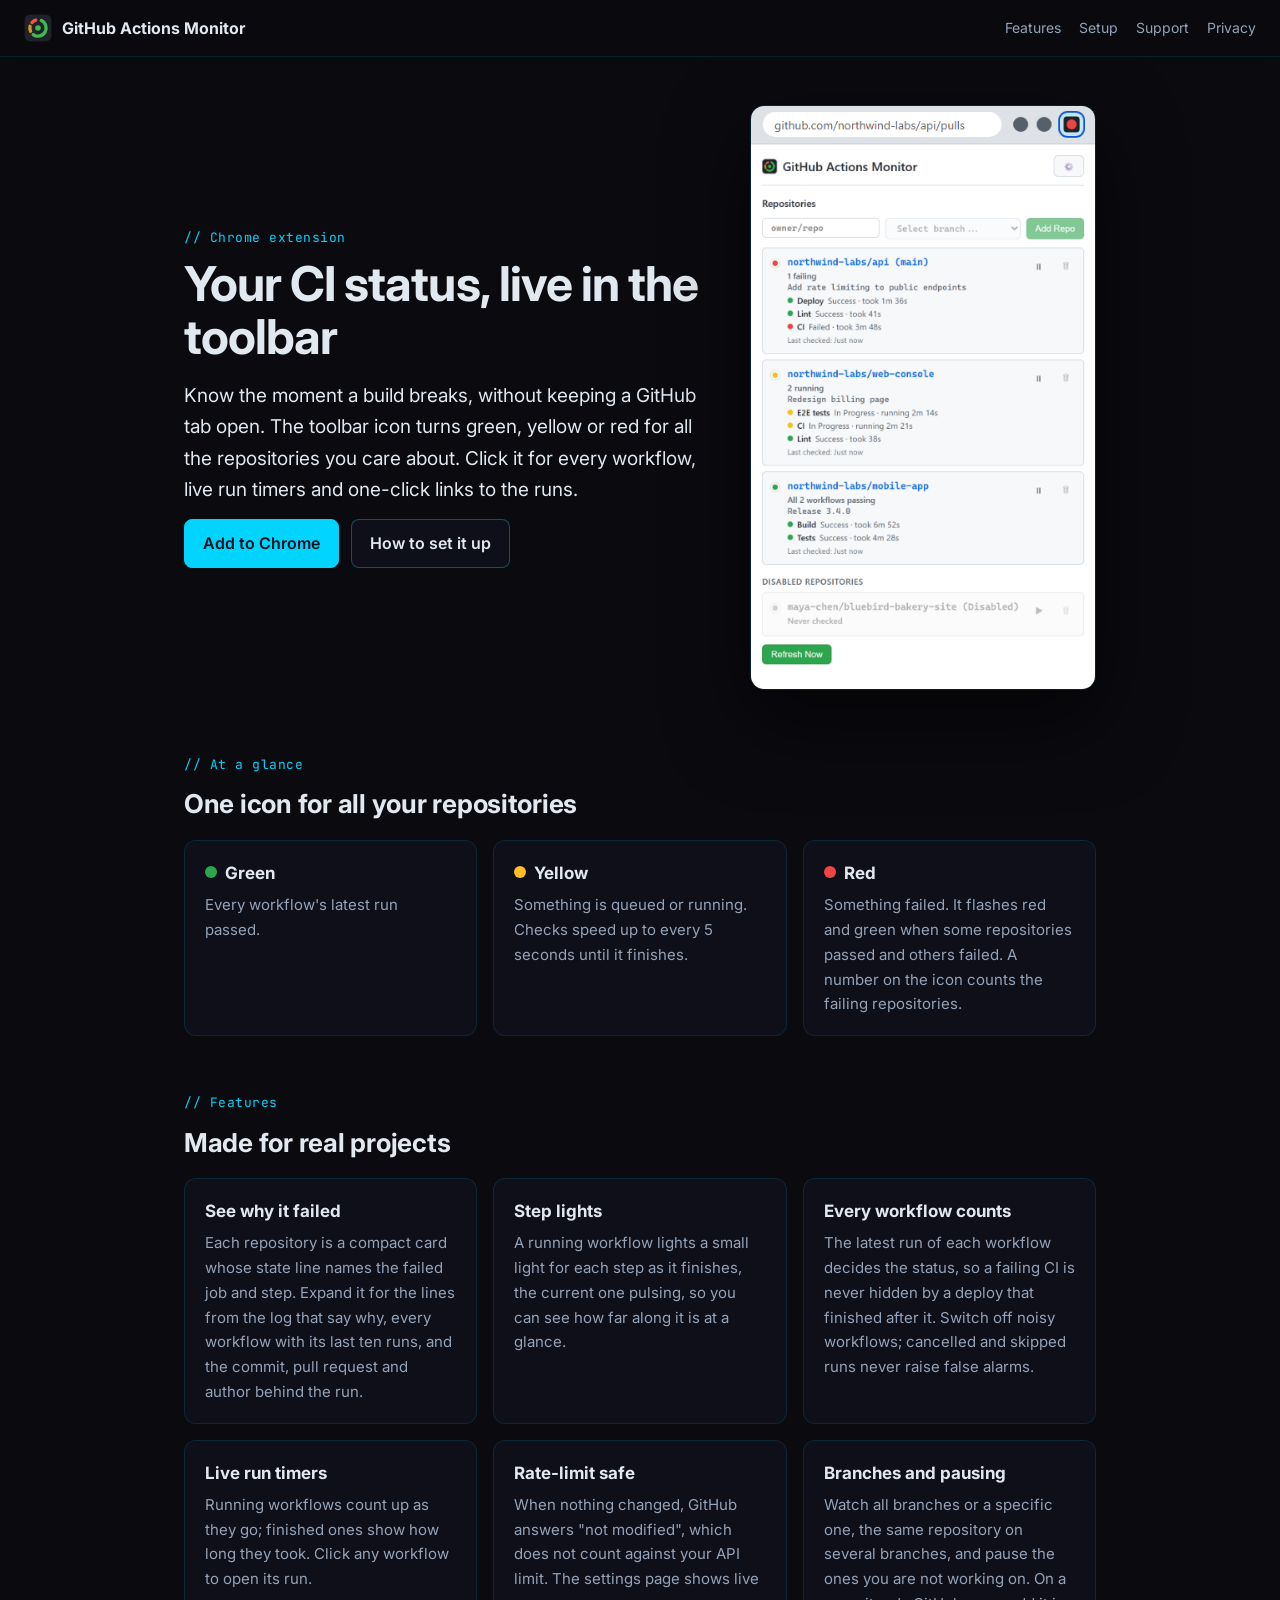
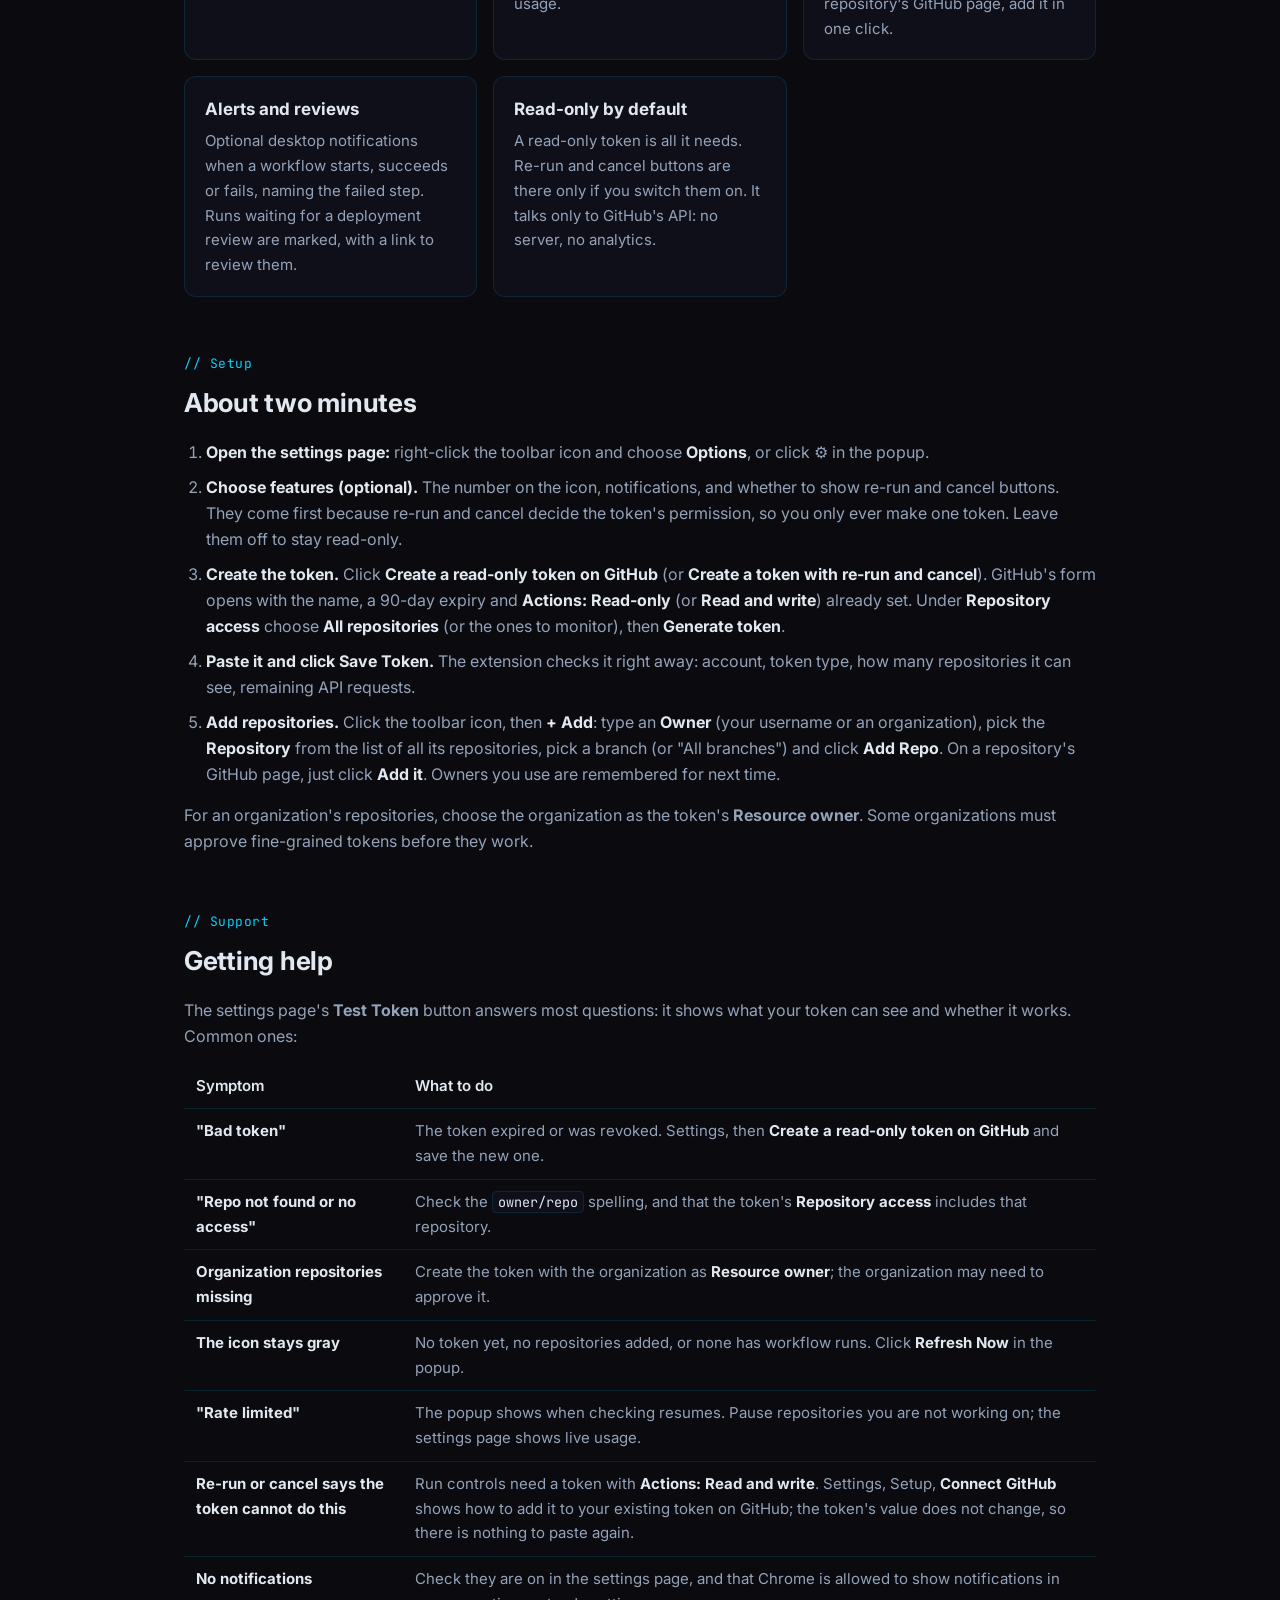
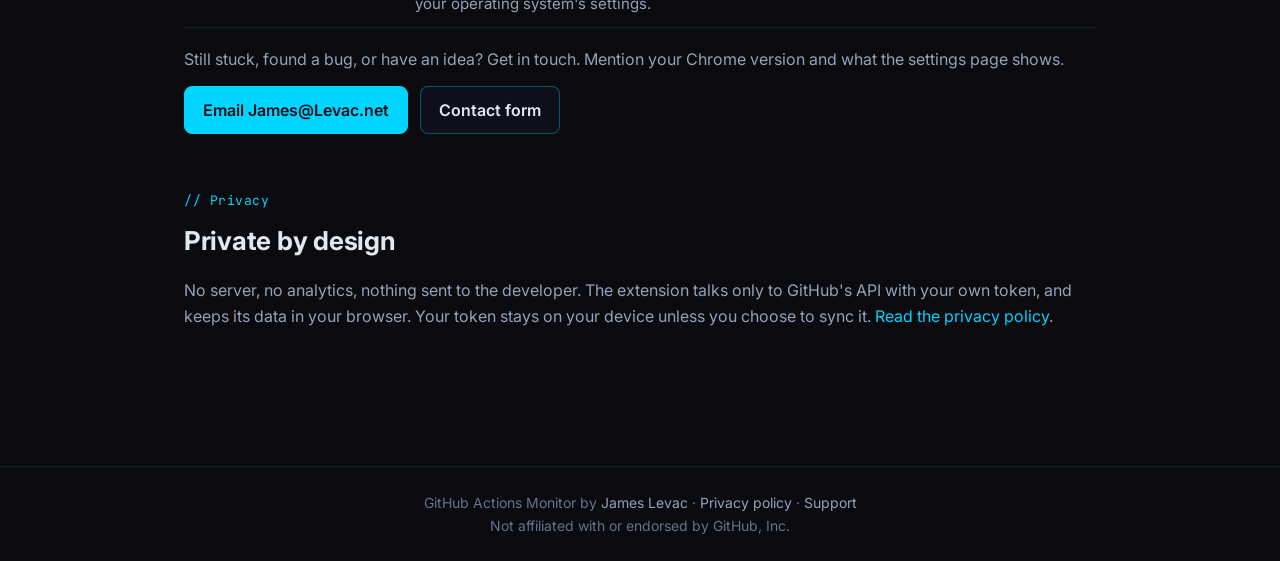
==== actions-monitor/index.html @ 69833baf "Actions Monitor page: meta description names the 3.0.0 features Matches the extension's new store su" ====
<!DOCTYPE html>
<html lang="en">
<head>
  <meta charset="UTF-8">
  <meta name="viewport" content="width=device-width, initial-scale=1.0">
  <title>GitHub Actions Monitor: your CI status, live in the toolbar</title>
  <meta name="description" content="A Chrome extension that turns its toolbar icon into a live GitHub Actions status light for your repositories: why a run failed, step-by-step progress, deploys awaiting review, and alerts.">
  <link rel="icon" type="image/svg+xml" href="icon.svg">
  <link rel="preconnect" href="https://fonts.googleapis.com">
  <link rel="preconnect" href="https://fonts.gstatic.com" crossorigin>
  <link href="https://fonts.googleapis.com/css2?family=Inter:wght@400;500;600;700;800&family=JetBrains+Mono:wght@400;500&display=swap" rel="stylesheet">
  <link rel="stylesheet" href="page.css">
</head>
<body>
  <header class="top">
    <a class="brand" href="./"><img src="icon.svg" alt="">GitHub Actions Monitor</a>
    <nav aria-label="Page">
      <a href="#features">Features</a>
      <a href="#setup">Setup</a>
      <a href="#support">Support</a>
      <a href="privacy.html">Privacy</a>
    </nav>
  </header>

  <main>
    <div class="hero">
      <div>
        <p class="label">// Chrome extension</p>
        <h1>Your CI status, live in the toolbar</h1>
        <p class="lead">Know the moment a build breaks, without keeping a GitHub tab open. The toolbar icon turns green, yellow or red for all the repositories you care about. Click it for every workflow, live run timers and one-click links to the runs.</p>
        <div class="contact"><a class="button primary" href="https://chromewebstore.google.com/detail/github-actions-monitor/alipppinchgegflhlgogkhbjcigbkhkl" target="_blank" rel="noopener">Add to Chrome</a><a class="button" href="#setup">How to set it up</a></div>
      </div>
      <img src="images/popup.png" width="412" height="699" alt="The extension's popup listing repositories with each workflow's state and timing, under a toolbar whose extension icon is red (sample data)">
    </div>

    <section id="colors">
      <p class="label">// At a glance</p>
      <h2>One icon for all your repositories</h2>
      <div class="grid">
        <div class="card"><h3><span class="dot" style="background:#2da44e"></span>Green</h3><p>Every workflow's latest run passed.</p></div>
        <div class="card"><h3><span class="dot" style="background:#fbbf24"></span>Yellow</h3><p>Something is queued or running. Checks speed up to every 5 seconds until it finishes.</p></div>
        <div class="card"><h3><span class="dot" style="background:#ef4444"></span>Red</h3><p>Something failed. It flashes red and green when some repositories passed and others failed. A number on the icon counts the failing repositories.</p></div>
      </div>
    </section>

    <section id="features">
      <p class="label">// Features</p>
      <h2>Made for real projects</h2>
      <div class="grid">
        <div class="card"><h3>See why it failed</h3><p>Each repository is a compact card whose state line names the failed job and step. Expand it for the lines from the log that say why, every workflow with its last ten runs, and the commit, pull request and author behind the run.</p></div>
        <div class="card"><h3>Step lights</h3><p>A running workflow lights a small light for each step as it finishes, the current one pulsing, so you can see how far along it is at a glance.</p></div>
        <div class="card"><h3>Every workflow counts</h3><p>The latest run of each workflow decides the status, so a failing CI is never hidden by a deploy that finished after it. Switch off noisy workflows; cancelled and skipped runs never raise false alarms.</p></div>
        <div class="card"><h3>Live run timers</h3><p>Running workflows count up as they go; finished ones show how long they took. Click any workflow to open its run.</p></div>
        <div class="card"><h3>Rate-limit safe</h3><p>When nothing changed, GitHub answers "not modified", which does not count against your API limit. The settings page shows live usage.</p></div>
        <div class="card"><h3>Branches and pausing</h3><p>Watch all branches or a specific one, the same repository on several branches, and pause the ones you are not working on. On a repository's GitHub page, add it in one click.</p></div>
        <div class="card"><h3>Alerts and reviews</h3><p>Optional desktop notifications when a workflow starts, succeeds or fails, naming the failed step. Runs waiting for a deployment review are marked, with a link to review them.</p></div>
        <div class="card"><h3>Read-only by default</h3><p>A read-only token is all it needs. Re-run and cancel buttons are there only if you switch them on. It talks only to GitHub's API: no server, no analytics.</p></div>
      </div>
    </section>

    <section id="setup">
      <p class="label">// Setup</p>
      <h2>About two minutes</h2>
      <ol class="steps">
        <li><strong>Open the settings page:</strong> right-click the toolbar icon and choose <strong>Options</strong>, or click ⚙️ in the popup.</li>
        <li><strong>Choose features (optional).</strong> The number on the icon, notifications, and whether to show re-run and cancel buttons. They come first because re-run and cancel decide the token's permission, so you only ever make one token. Leave them off to stay read-only.</li>
        <li><strong>Create the token.</strong> Click <strong>Create a read-only token on GitHub</strong> (or <strong>Create a token with re-run and cancel</strong>). GitHub's form opens with the name, a 90-day expiry and <strong>Actions: Read-only</strong> (or <strong>Read and write</strong>) already set. Under <strong>Repository access</strong> choose <strong>All repositories</strong> (or the ones to monitor), then <strong>Generate token</strong>.</li>
        <li><strong>Paste it and click Save Token.</strong> The extension checks it right away: account, token type, how many repositories it can see, remaining API requests.</li>
        <li><strong>Add repositories.</strong> Click the toolbar icon, then <strong>+ Add</strong>: type an <strong>Owner</strong> (your username or an organization), pick the <strong>Repository</strong> from the list of all its repositories, pick a branch (or "All branches") and click <strong>Add Repo</strong>. On a repository's GitHub page, just click <strong>Add it</strong>. Owners you use are remembered for next time.</li>
      </ol>
      <p style="margin-top:14px">For an organization's repositories, choose the organization as the token's <strong>Resource owner</strong>. Some organizations must approve fine-grained tokens before they work.</p>
    </section>

    <section id="support">
      <p class="label">// Support</p>
      <h2>Getting help</h2>
      <p>The settings page's <strong>Test Token</strong> button answers most questions: it shows what your token can see and whether it works. Common ones:</p>
      <table>
        <thead><tr><th>Symptom</th><th>What to do</th></tr></thead>
        <tbody>
          <tr><td><strong>"Bad token"</strong></td><td>The token expired or was revoked. Settings, then <strong>Create a read-only token on GitHub</strong> and save the new one.</td></tr>
          <tr><td><strong>"Repo not found or no access"</strong></td><td>Check the <code>owner/repo</code> spelling, and that the token's <strong>Repository access</strong> includes that repository.</td></tr>
          <tr><td><strong>Organization repositories missing</strong></td><td>Create the token with the organization as <strong>Resource owner</strong>; the organization may need to approve it.</td></tr>
          <tr><td><strong>The icon stays gray</strong></td><td>No token yet, no repositories added, or none has workflow runs. Click <strong>Refresh Now</strong> in the popup.</td></tr>
          <tr><td><strong>"Rate limited"</strong></td><td>The popup shows when checking resumes. Pause repositories you are not working on; the settings page shows live usage.</td></tr>
          <tr><td><strong>Re-run or cancel says the token cannot do this</strong></td><td>Run controls need a token with <strong>Actions: Read and write</strong>. Settings, Setup, <strong>Connect GitHub</strong> shows how to add it to your existing token on GitHub; the token's value does not change, so there is nothing to paste again.</td></tr>
          <tr><td><strong>No notifications</strong></td><td>Check they are on in the settings page, and that Chrome is allowed to show notifications in your operating system's settings.</td></tr>
        </tbody>
      </table>
      <p style="margin-top:18px">Still stuck, found a bug, or have an idea? Get in touch. Mention your Chrome version and what the settings page shows.</p>
      <div class="contact">
        <a class="button primary" href="mailto:James@Levac.net?subject=GitHub%20Actions%20Monitor%20support">Email James@Levac.net</a>
        <a class="button" href="/#contact">Contact form</a>
      </div>
    </section>

    <section id="privacy">
      <p class="label">// Privacy</p>
      <h2>Private by design</h2>
      <p>No server, no analytics, nothing sent to the developer. The extension talks only to GitHub's API with your own token, and keeps its data in your browser. Your token stays on your device unless you choose to sync it. <a href="privacy.html">Read the privacy policy</a>.</p>
    </section>
  </main>

  <footer>
    GitHub Actions Monitor by <a href="/">James Levac</a> · <a href="privacy.html">Privacy policy</a> · <a href="#support">Support</a><br>
    Not affiliated with or endorsed by GitHub, Inc.
  </footer>
</body>
</html>
---- actions-monitor/page.css ----
/* GitHub Repo Navigator pages: levac.net look (dark, cyan accent), standalone from the portfolio's hero code. */
:root {
  --bg: #0a0a0f;
  --bg-card: #0f0f1a;
  --accent: #00d4ff;
  --accent-dim: rgba(0, 212, 255, 0.15);
  --text: #e2e8f0;
  --text-dim: #94a3b8;
  --text-muted: #64748b;
  --border: rgba(0, 212, 255, 0.12);
  --border-hover: rgba(0, 212, 255, 0.35);
  color-scheme: dark;
}
* { box-sizing: border-box; }
html { scroll-behavior: smooth; }
body {
  margin: 0;
  background: radial-gradient(900px 500px at 80% -10%, rgba(0, 212, 255, 0.08), transparent 70%), var(--bg);
  color: var(--text);
  font: 16px/1.65 'Inter', 'Segoe UI', system-ui, -apple-system, sans-serif;
}
a { color: var(--accent); text-decoration: none; }
a:hover { text-decoration: underline; }
a:focus-visible, button:focus-visible { outline: 2px solid var(--accent); outline-offset: 3px; border-radius: 4px; }

.top {
  position: sticky; top: 0; z-index: 10;
  display: flex; align-items: center; justify-content: space-between; gap: 16px;
  padding: 14px 24px; background: rgba(10, 10, 15, 0.88); border-bottom: 1px solid var(--border);
  backdrop-filter: blur(8px);
}
.top .brand { color: var(--text); font-weight: 700; display: flex; align-items: center; gap: 10px; }
.top .brand img { width: 28px; height: 28px; }
.top nav { display: flex; gap: 18px; flex-wrap: wrap; font-size: 14px; }
.top nav a { color: var(--text-dim); }
.top nav a:hover { color: var(--accent); text-decoration: none; }

main { max-width: 960px; margin: 0 auto; padding: 48px 24px 80px; }
.label { font-family: 'JetBrains Mono', monospace; font-size: 13px; color: var(--accent); letter-spacing: 0.04em; margin: 0 0 8px; }
h1 { font-size: clamp(32px, 5vw, 48px); line-height: 1.12; margin: 0 0 16px; letter-spacing: -0.02em; }
h2 { font-size: 26px; margin: 0 0 14px; letter-spacing: -0.01em; }
h3 { font-size: 17px; margin: 0 0 6px; }
p { margin: 0 0 14px; color: var(--text-dim); }
.lead { font-size: 19px; color: var(--text); max-width: 720px; }
section { margin: 0 0 56px; scroll-margin-top: 80px; }

.hero { display: grid; grid-template-columns: 1.2fr 0.8fr; gap: 48px; align-items: center; margin-bottom: 64px; }
.hero img { display: block; width: 100%; max-width: 360px; height: auto; margin: 0 auto; border-radius: 14px; border: 1px solid var(--border); box-shadow: 0 30px 80px rgba(0, 0, 0, 0.5); }
.status { display: inline-block; font-family: 'JetBrains Mono', monospace; font-size: 13px; padding: 6px 12px; border: 1px solid var(--border-hover); border-radius: 999px; color: var(--accent); background: var(--accent-dim); }

.grid { display: grid; grid-template-columns: repeat(auto-fit, minmax(260px, 1fr)); gap: 16px; }
.card { background: var(--bg-card); border: 1px solid var(--border); border-radius: 12px; padding: 18px 20px; }
.card p { margin: 0; font-size: 15px; }

ol.steps { margin: 0; padding-left: 22px; color: var(--text-dim); }
ol.steps li { margin: 8px 0; }
ol.steps strong, .card strong, td strong { color: var(--text); }

table { width: 100%; border-collapse: collapse; font-size: 15px; }
th, td { text-align: left; vertical-align: top; padding: 10px 12px; border-bottom: 1px solid var(--border); }
th { color: var(--text); font-weight: 600; }
td { color: var(--text-dim); }
code { font-family: 'JetBrains Mono', monospace; font-size: 0.9em; background: var(--bg-card); border: 1px solid var(--border); border-radius: 4px; padding: 1px 5px; color: var(--text); }

.contact { display: flex; flex-wrap: wrap; gap: 12px; margin-top: 8px; }
.button {
  display: inline-flex; align-items: center; gap: 8px; padding: 10px 18px; border-radius: 8px;
  border: 1px solid var(--border-hover); color: var(--text); font-weight: 600; background: var(--bg-card);
}
.button.primary { background: var(--accent); border-color: var(--accent); color: #001018; }
.button:hover { text-decoration: none; border-color: var(--accent); }

footer { border-top: 1px solid var(--border); padding: 24px; text-align: center; font-size: 14px; color: var(--text-muted); }
footer a { color: var(--text-dim); }

@media (max-width: 760px) {
  .hero { grid-template-columns: 1fr; }
  .top { padding: 10px 16px; flex-direction: column; align-items: flex-start; gap: 6px; }
  .top nav { gap: 14px; font-size: 13px; }
  main { padding: 32px 16px 64px; }
}

/* Status color dots in headings */
.dot { display: inline-block; width: 12px; height: 12px; border-radius: 50%; margin-right: 8px; vertical-align: 1px; }
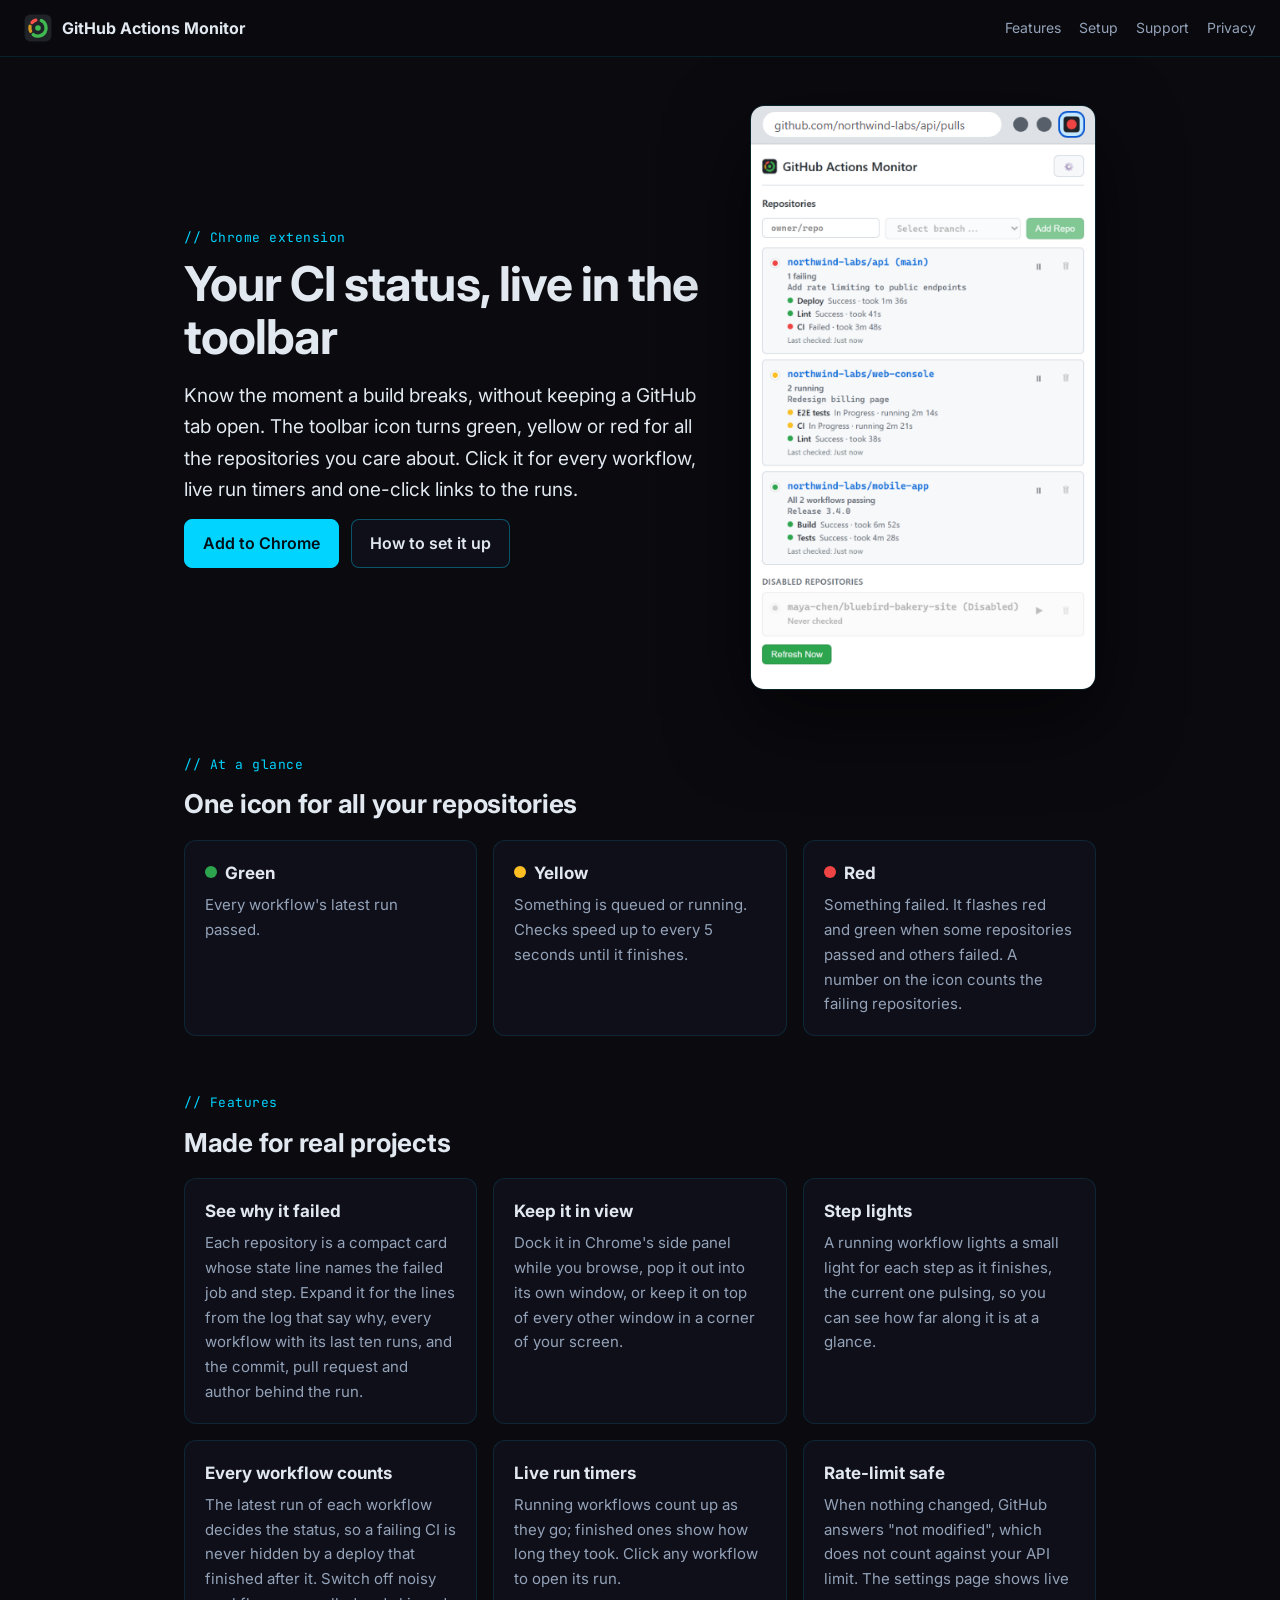
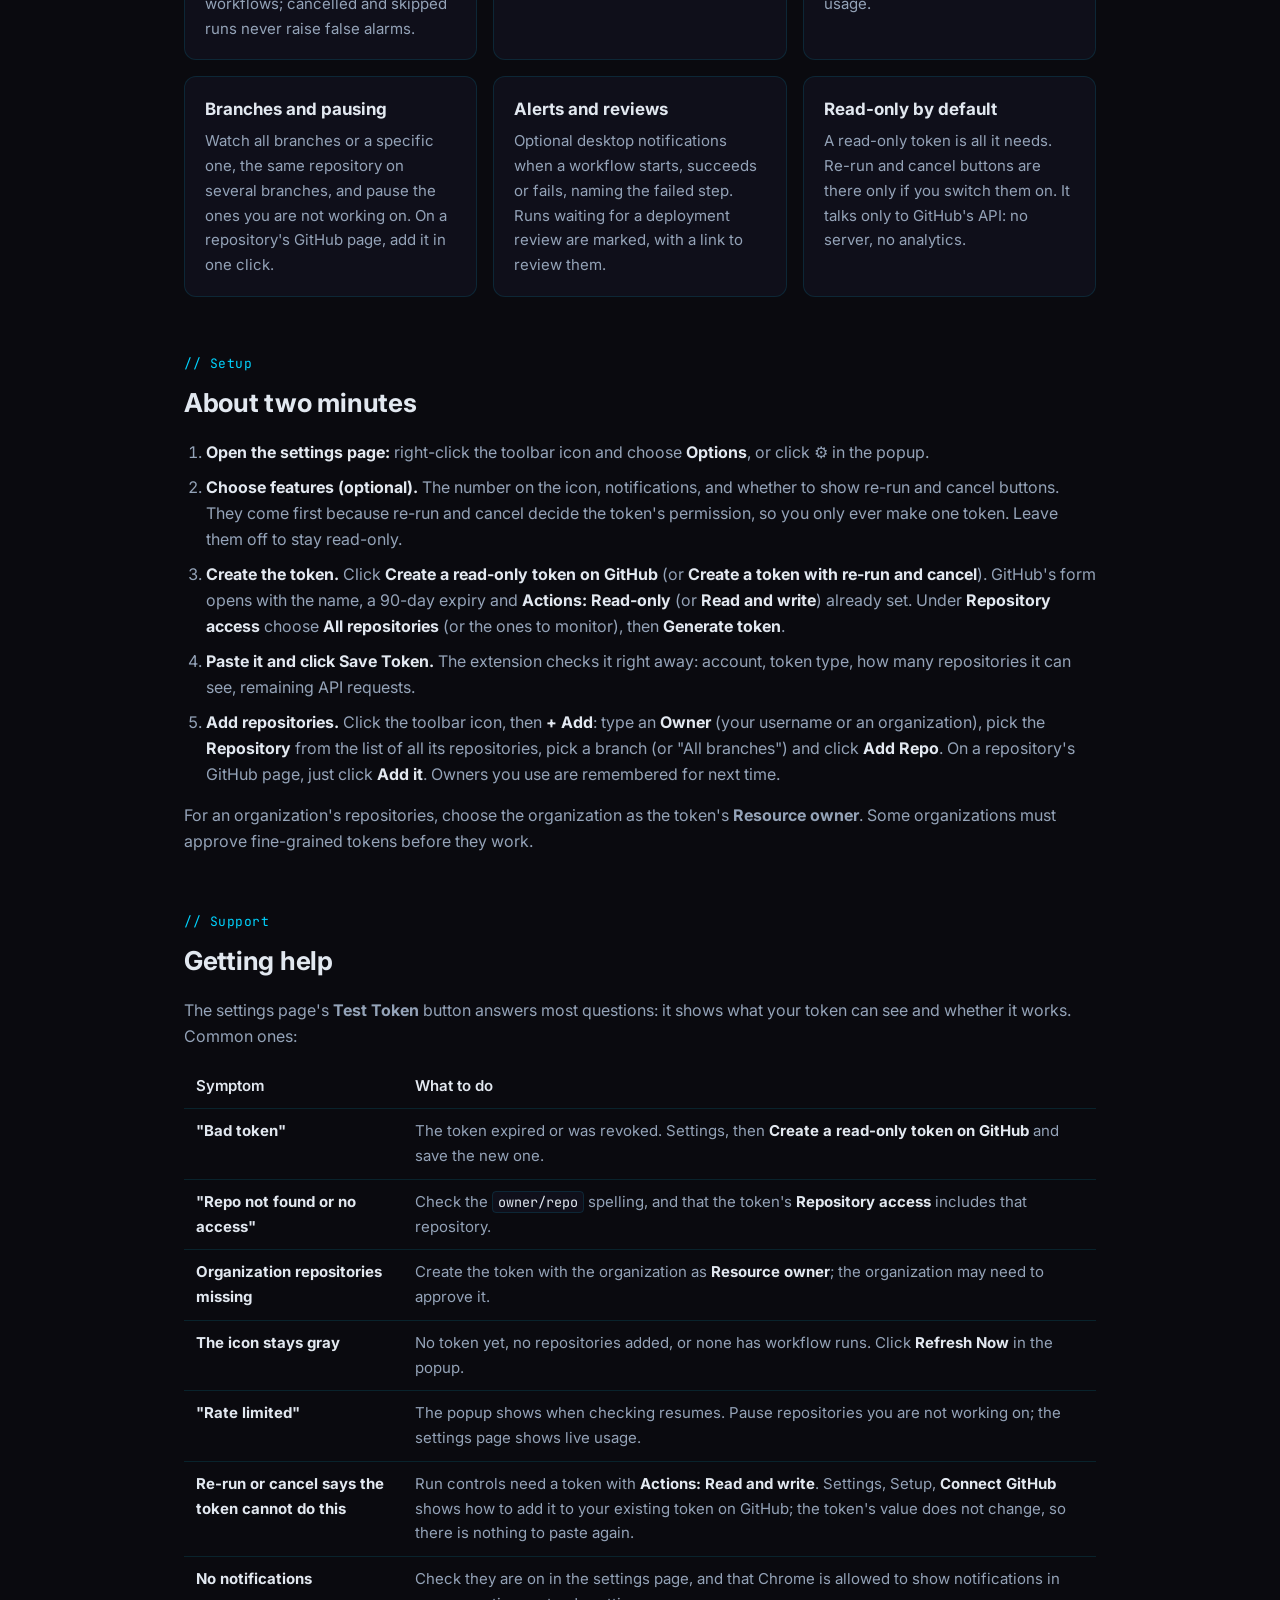
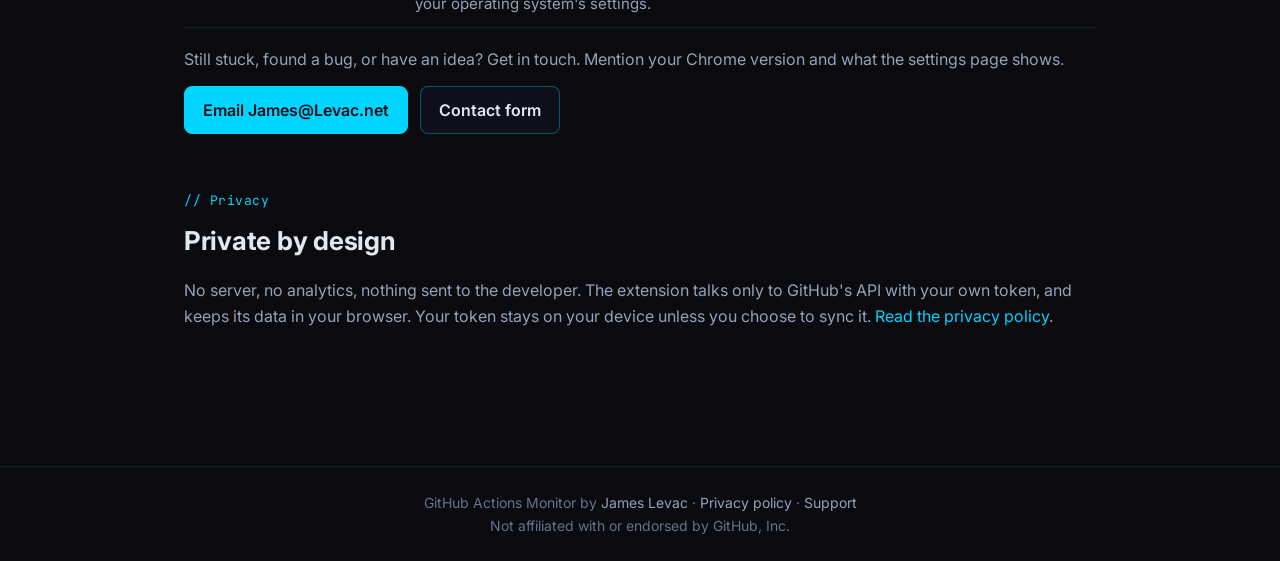
==== commit 90181d49: "Actions Monitor: side panel, pop-out and keep-on-top Product page gains "Keep it in view" (dock in t" ====
--- a/actions-monitor/index.html
+++ b/actions-monitor/index.html
@@ -48,6 +48,7 @@
       <h2>Made for real projects</h2>
       <div class="grid">
         <div class="card"><h3>See why it failed</h3><p>Each repository is a compact card whose state line names the failed job and step. Expand it for the lines from the log that say why, every workflow with its last ten runs, and the commit, pull request and author behind the run.</p></div>
+        <div class="card"><h3>Keep it in view</h3><p>Dock it in Chrome's side panel while you browse, pop it out into its own window, or keep it on top of every other window in a corner of your screen.</p></div>
         <div class="card"><h3>Step lights</h3><p>A running workflow lights a small light for each step as it finishes, the current one pulsing, so you can see how far along it is at a glance.</p></div>
         <div class="card"><h3>Every workflow counts</h3><p>The latest run of each workflow decides the status, so a failing CI is never hidden by a deploy that finished after it. Switch off noisy workflows; cancelled and skipped runs never raise false alarms.</p></div>
         <div class="card"><h3>Live run timers</h3><p>Running workflows count up as they go; finished ones show how long they took. Click any workflow to open its run.</p></div>
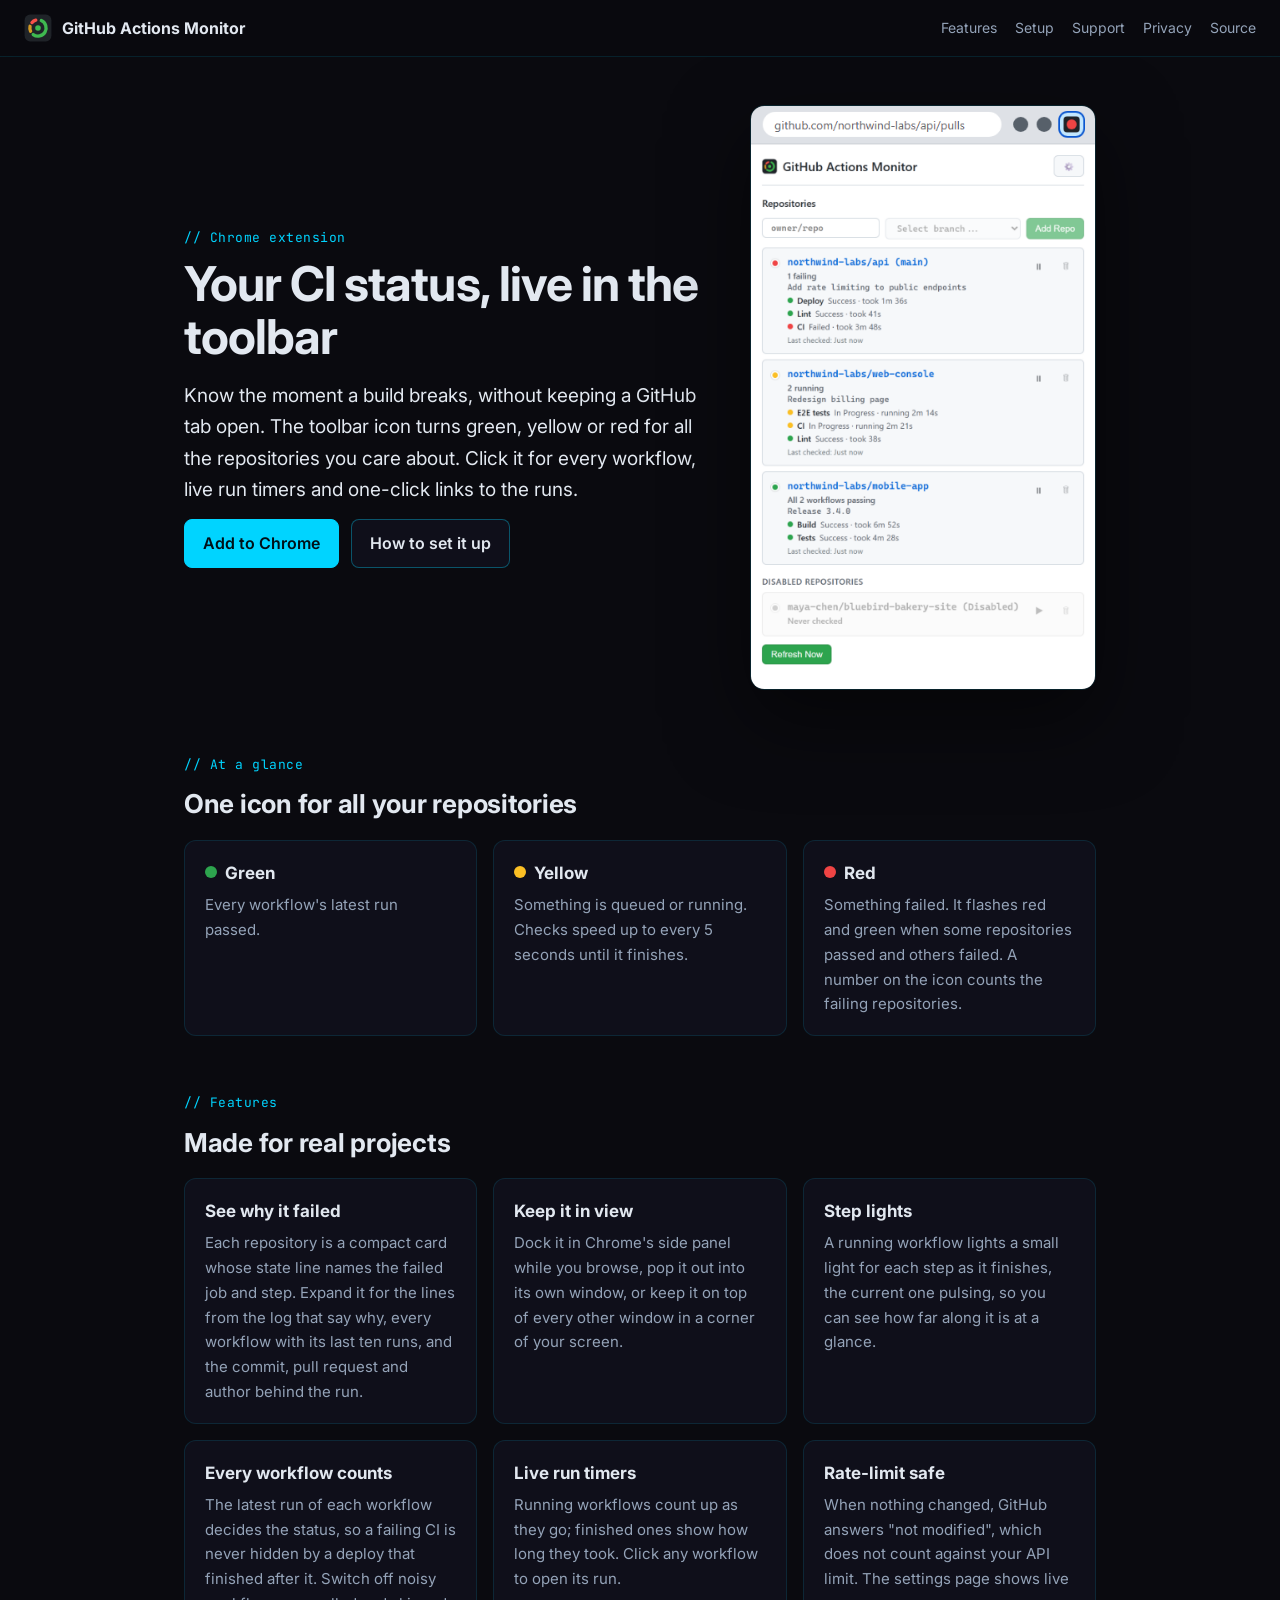
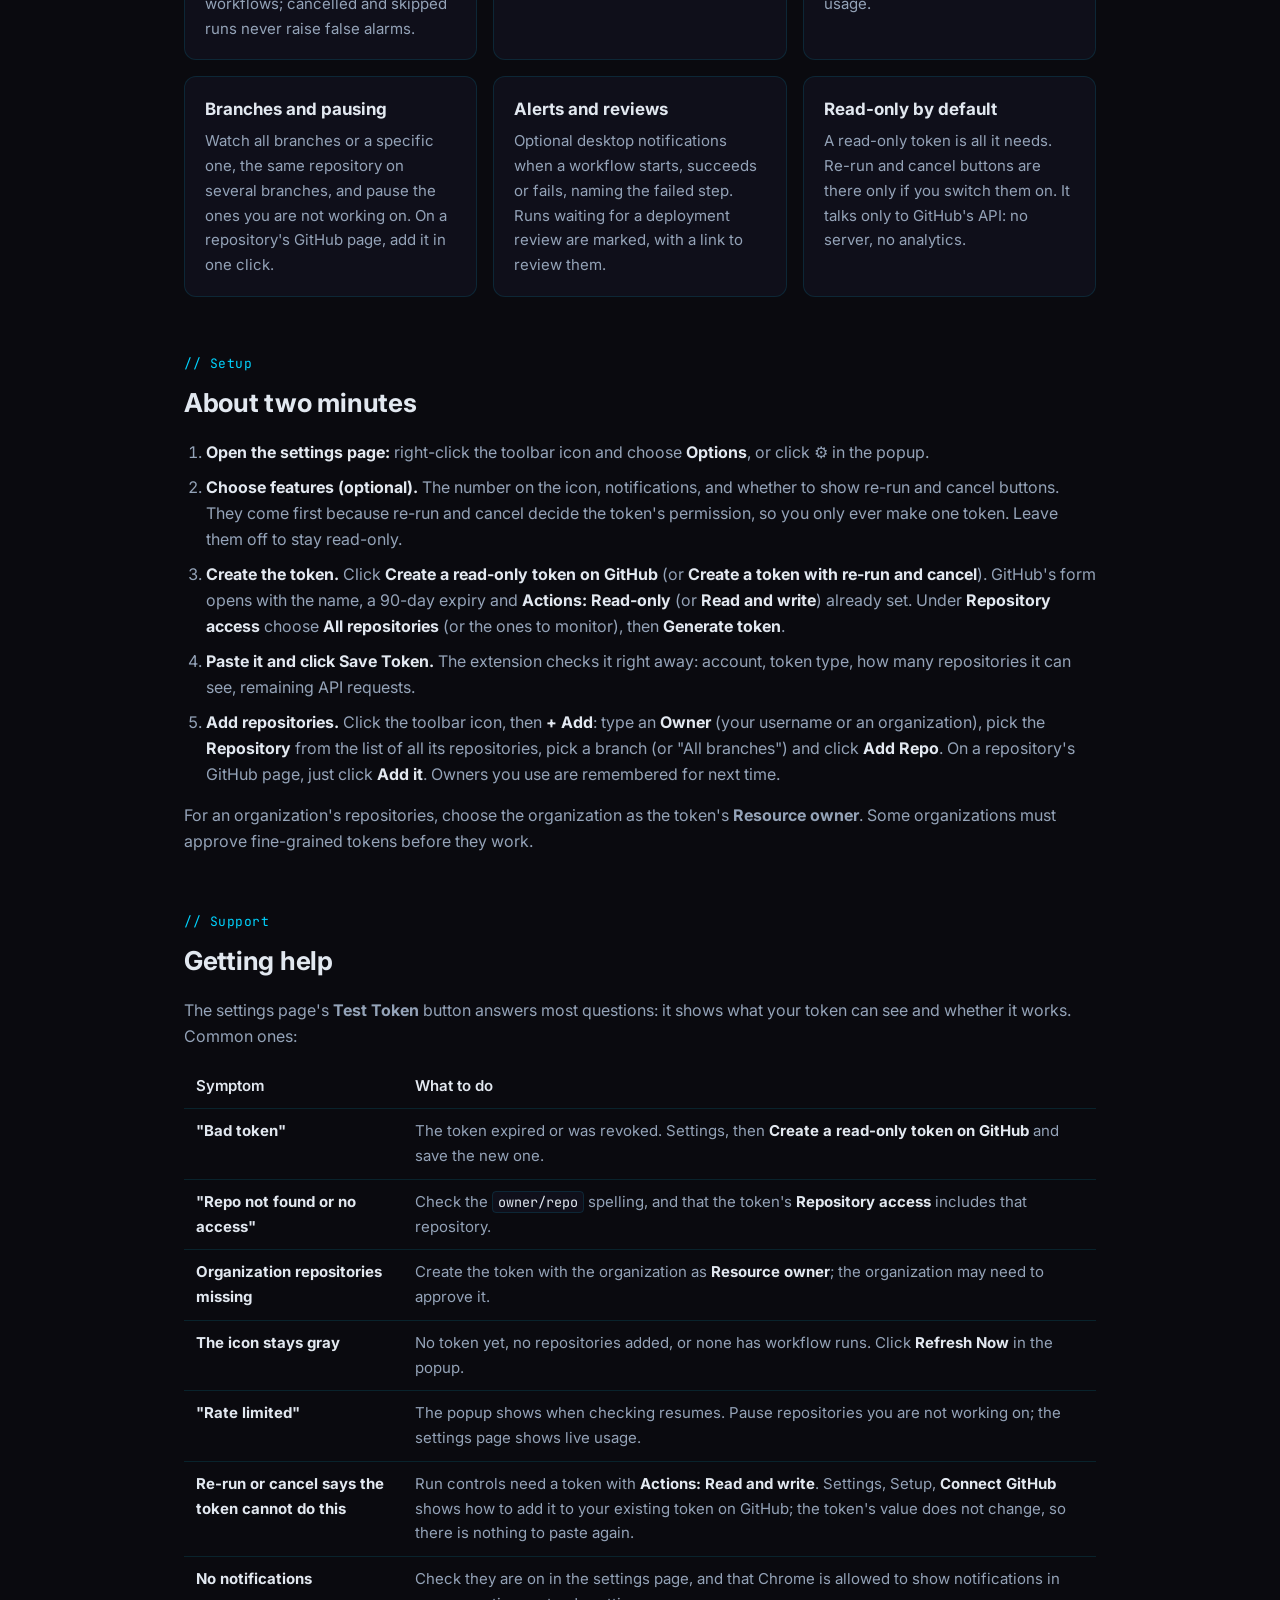
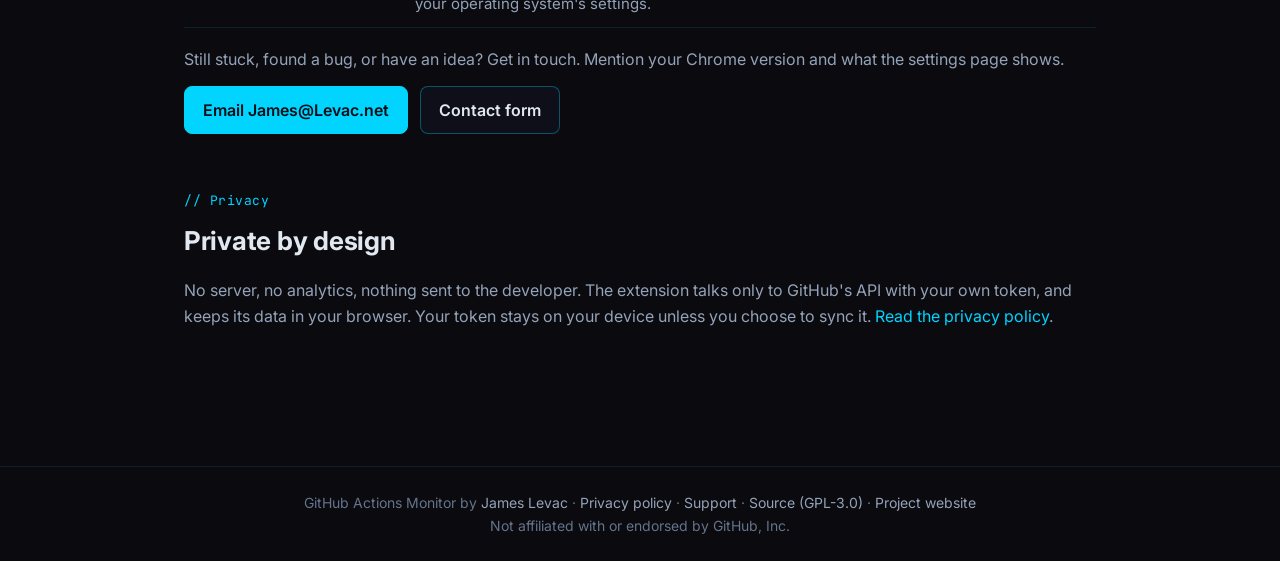
==== commit 882db729: "Utilities: link each extension's open-source repo and project website GitHub Actions Monitor, GitHub" ====
--- a/actions-monitor/index.html
+++ b/actions-monitor/index.html
@@ -19,6 +19,7 @@
       <a href="#setup">Setup</a>
       <a href="#support">Support</a>
       <a href="privacy.html">Privacy</a>
+      <a href="https://github.com/JD2005L/GithubActionsMonitor" rel="noopener">Source</a>
     </nav>
   </header>
 
@@ -103,7 +104,7 @@
   </main>
 
   <footer>
-    GitHub Actions Monitor by <a href="/">James Levac</a> · <a href="privacy.html">Privacy policy</a> · <a href="#support">Support</a><br>
+    GitHub Actions Monitor by <a href="/">James Levac</a> · <a href="privacy.html">Privacy policy</a> · <a href="#support">Support</a> · <a href="https://github.com/JD2005L/GithubActionsMonitor">Source (GPL-3.0)</a> · <a href="https://jd2005l.github.io/GithubActionsMonitor/">Project website</a><br>
     Not affiliated with or endorsed by GitHub, Inc.
   </footer>
 </body>
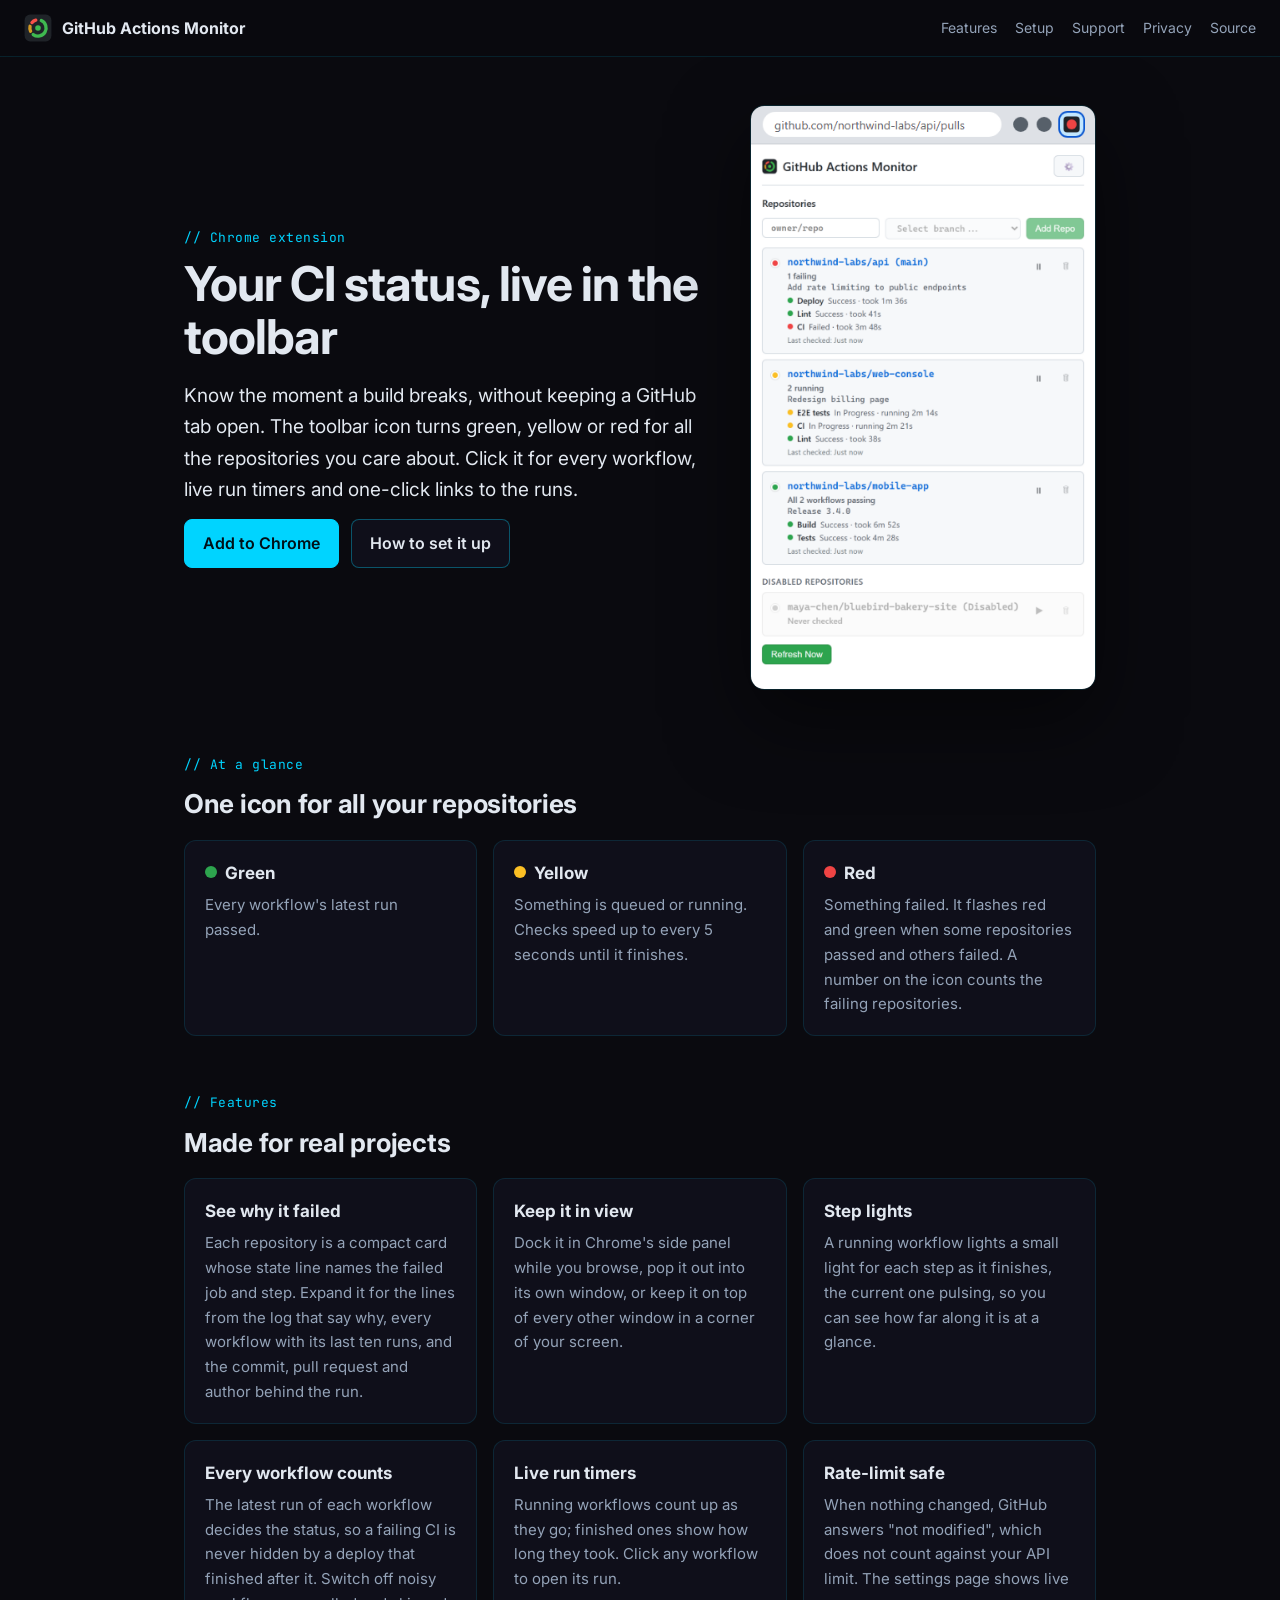
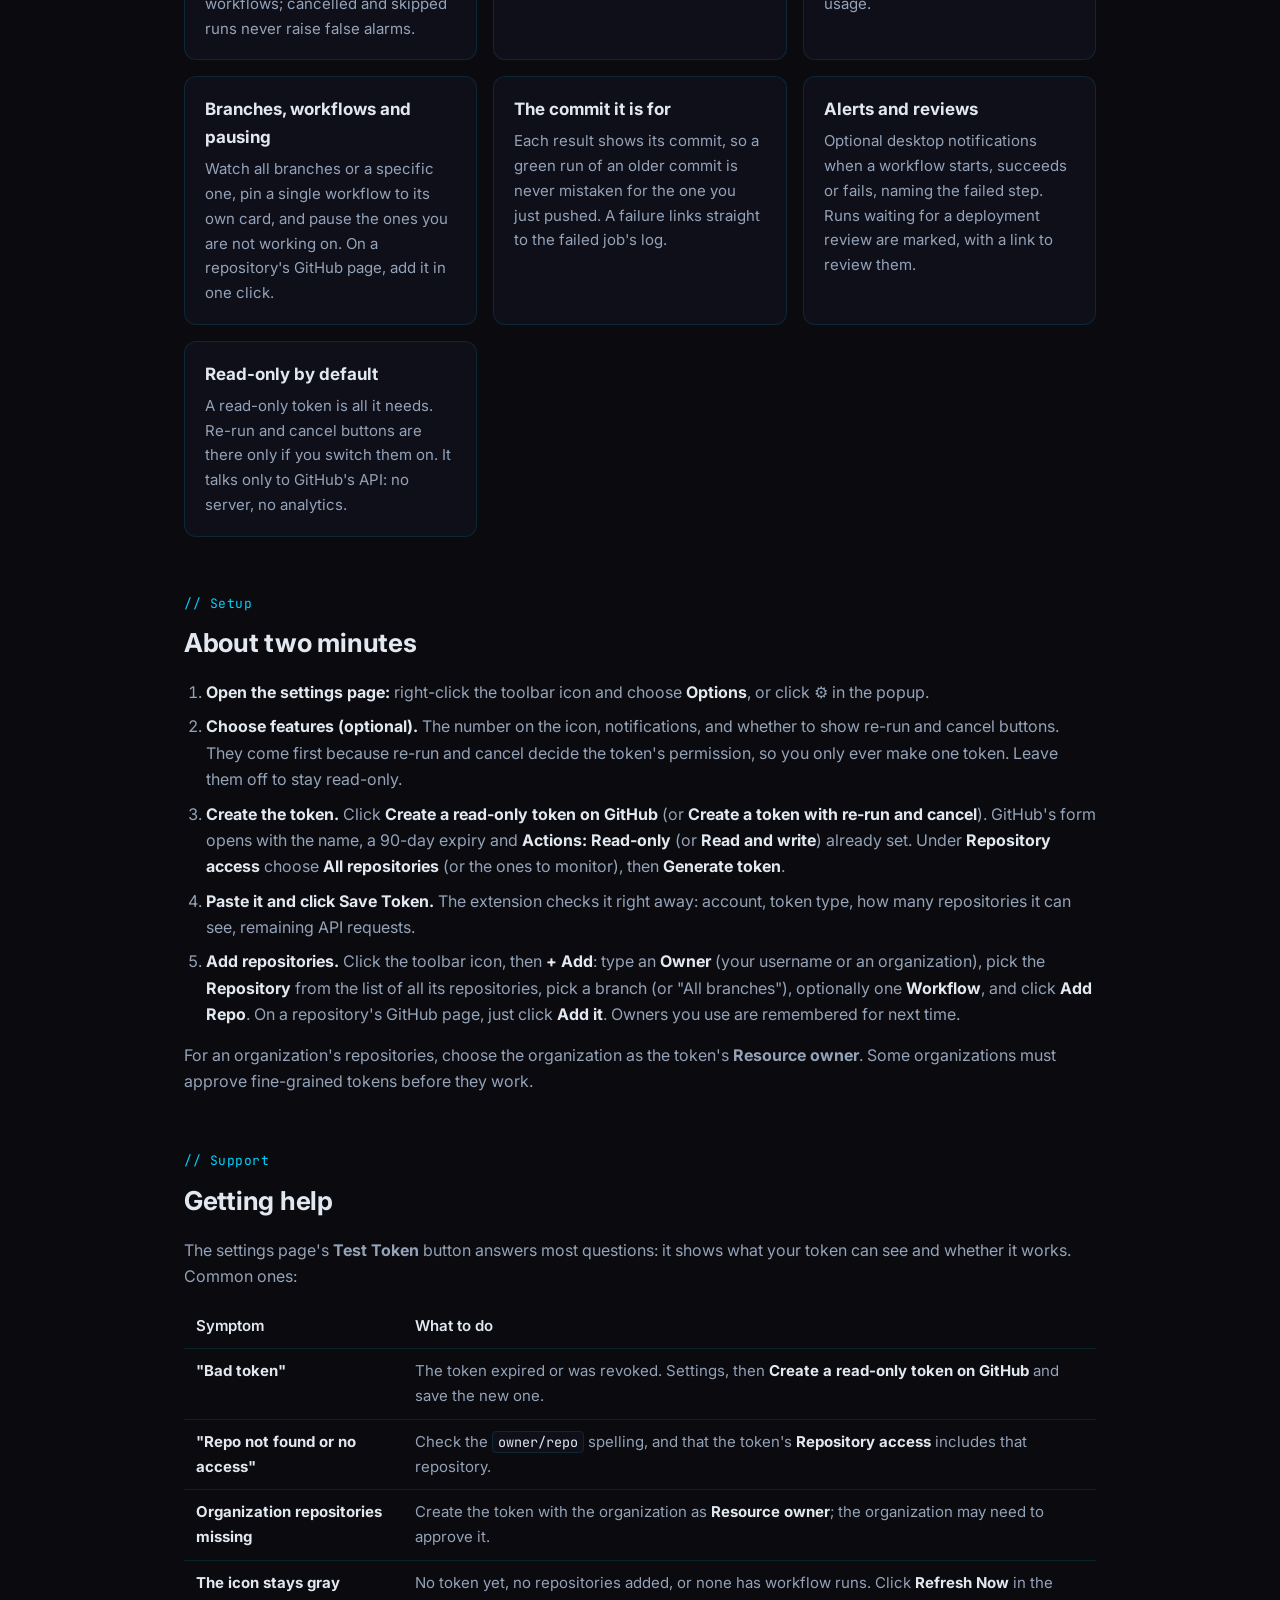
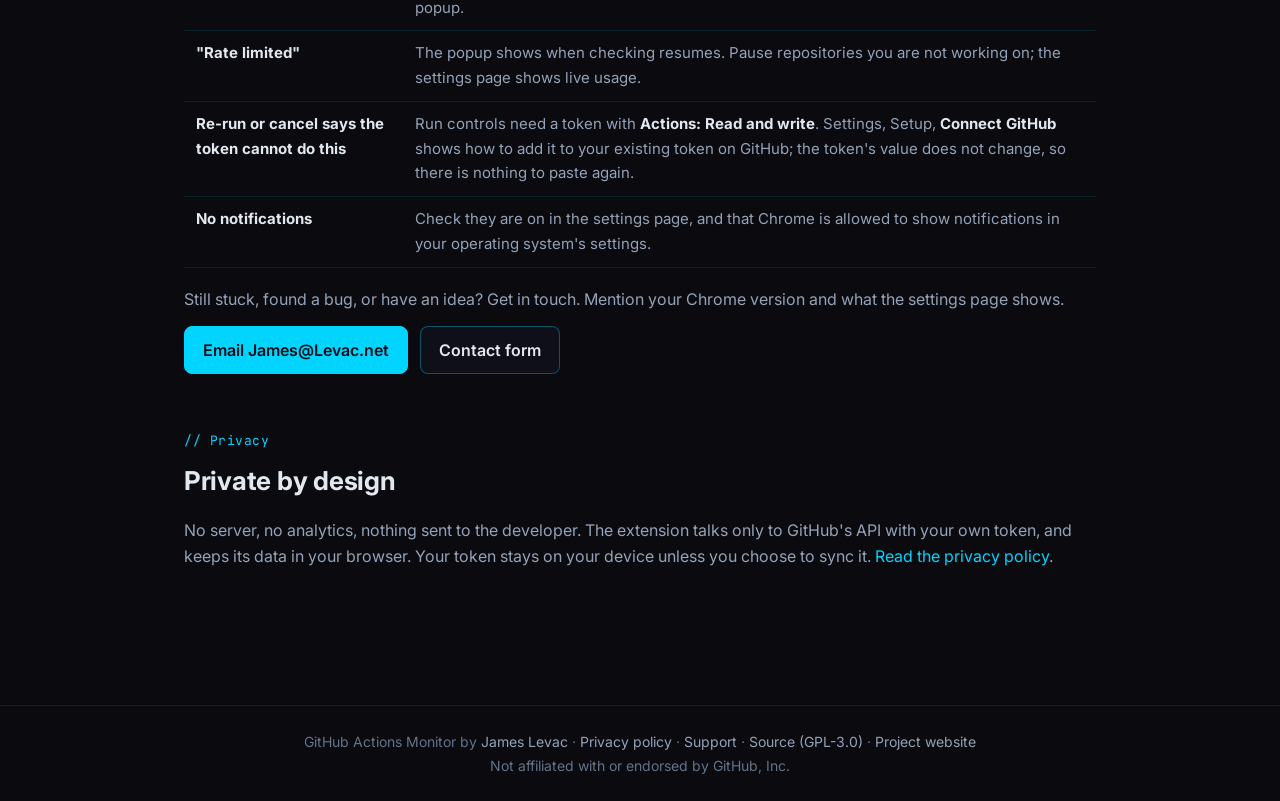
==== commit ef53b4ec: "Actions Monitor 3.2.0: pinned workflows, commit on each result Product page: the "Branches and pausi" ====
--- a/actions-monitor/index.html
+++ b/actions-monitor/index.html
@@ -54,7 +54,8 @@
         <div class="card"><h3>Every workflow counts</h3><p>The latest run of each workflow decides the status, so a failing CI is never hidden by a deploy that finished after it. Switch off noisy workflows; cancelled and skipped runs never raise false alarms.</p></div>
         <div class="card"><h3>Live run timers</h3><p>Running workflows count up as they go; finished ones show how long they took. Click any workflow to open its run.</p></div>
         <div class="card"><h3>Rate-limit safe</h3><p>When nothing changed, GitHub answers "not modified", which does not count against your API limit. The settings page shows live usage.</p></div>
-        <div class="card"><h3>Branches and pausing</h3><p>Watch all branches or a specific one, the same repository on several branches, and pause the ones you are not working on. On a repository's GitHub page, add it in one click.</p></div>
+        <div class="card"><h3>Branches, workflows and pausing</h3><p>Watch all branches or a specific one, pin a single workflow to its own card, and pause the ones you are not working on. On a repository's GitHub page, add it in one click.</p></div>
+        <div class="card"><h3>The commit it is for</h3><p>Each result shows its commit, so a green run of an older commit is never mistaken for the one you just pushed. A failure links straight to the failed job's log.</p></div>
         <div class="card"><h3>Alerts and reviews</h3><p>Optional desktop notifications when a workflow starts, succeeds or fails, naming the failed step. Runs waiting for a deployment review are marked, with a link to review them.</p></div>
         <div class="card"><h3>Read-only by default</h3><p>A read-only token is all it needs. Re-run and cancel buttons are there only if you switch them on. It talks only to GitHub's API: no server, no analytics.</p></div>
       </div>
@@ -68,7 +69,7 @@
         <li><strong>Choose features (optional).</strong> The number on the icon, notifications, and whether to show re-run and cancel buttons. They come first because re-run and cancel decide the token's permission, so you only ever make one token. Leave them off to stay read-only.</li>
         <li><strong>Create the token.</strong> Click <strong>Create a read-only token on GitHub</strong> (or <strong>Create a token with re-run and cancel</strong>). GitHub's form opens with the name, a 90-day expiry and <strong>Actions: Read-only</strong> (or <strong>Read and write</strong>) already set. Under <strong>Repository access</strong> choose <strong>All repositories</strong> (or the ones to monitor), then <strong>Generate token</strong>.</li>
         <li><strong>Paste it and click Save Token.</strong> The extension checks it right away: account, token type, how many repositories it can see, remaining API requests.</li>
-        <li><strong>Add repositories.</strong> Click the toolbar icon, then <strong>+ Add</strong>: type an <strong>Owner</strong> (your username or an organization), pick the <strong>Repository</strong> from the list of all its repositories, pick a branch (or "All branches") and click <strong>Add Repo</strong>. On a repository's GitHub page, just click <strong>Add it</strong>. Owners you use are remembered for next time.</li>
+        <li><strong>Add repositories.</strong> Click the toolbar icon, then <strong>+ Add</strong>: type an <strong>Owner</strong> (your username or an organization), pick the <strong>Repository</strong> from the list of all its repositories, pick a branch (or "All branches"), optionally one <strong>Workflow</strong>, and click <strong>Add Repo</strong>. On a repository's GitHub page, just click <strong>Add it</strong>. Owners you use are remembered for next time.</li>
       </ol>
       <p style="margin-top:14px">For an organization's repositories, choose the organization as the token's <strong>Resource owner</strong>. Some organizations must approve fine-grained tokens before they work.</p>
     </section>
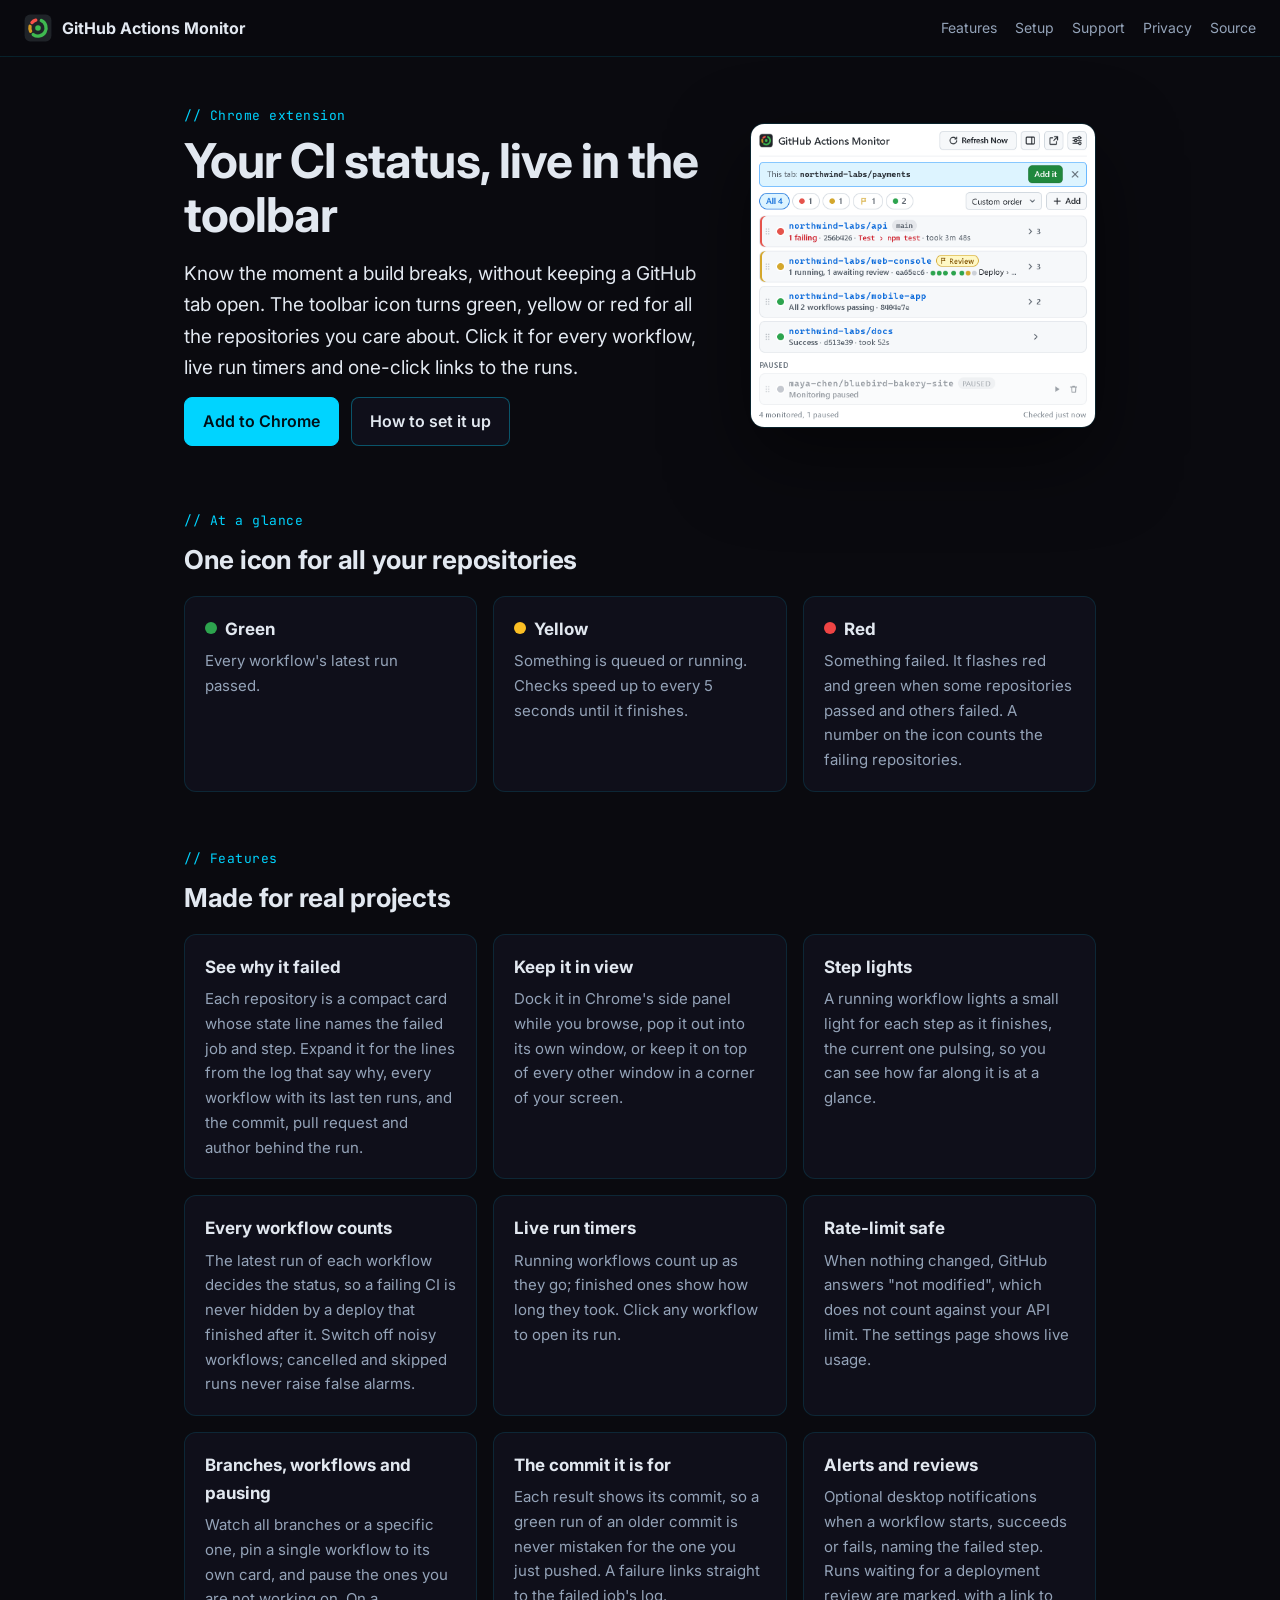
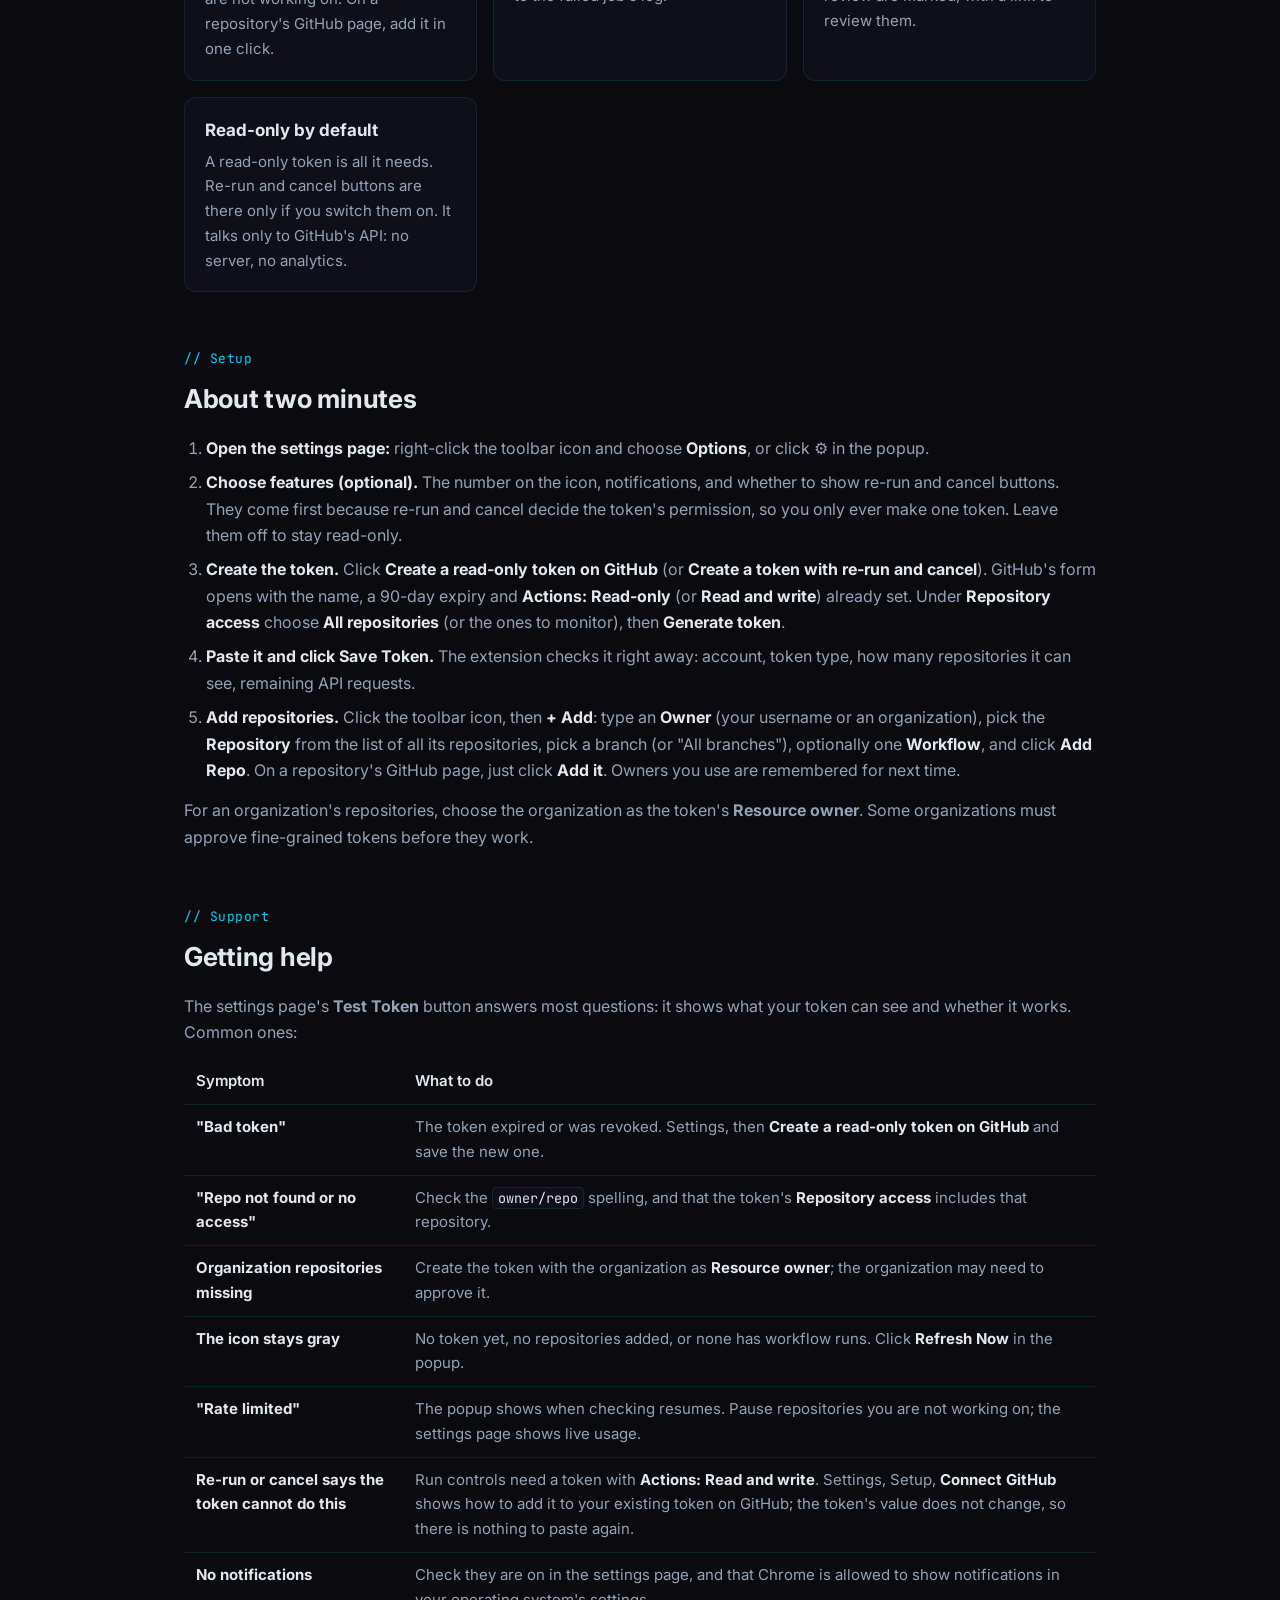
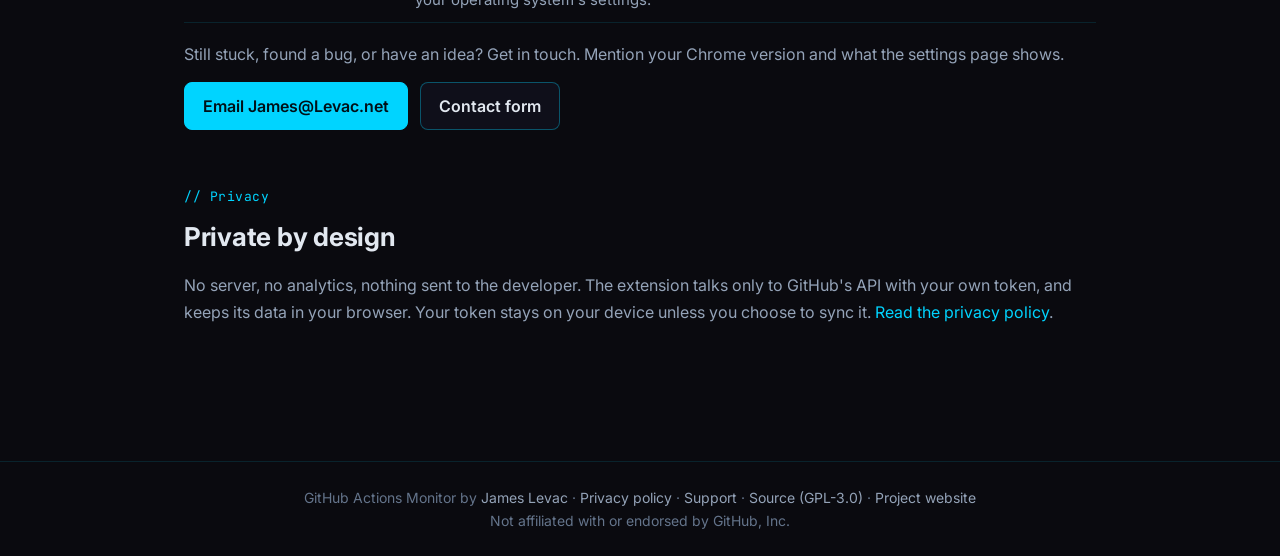
==== commit d9f3a08a: "Actions Monitor page: current popup screenshot The hero image was a pre-3.0 capture (one long card p" ====
--- a/actions-monitor/index.html
+++ b/actions-monitor/index.html
@@ -31,7 +31,7 @@
         <p class="lead">Know the moment a build breaks, without keeping a GitHub tab open. The toolbar icon turns green, yellow or red for all the repositories you care about. Click it for every workflow, live run timers and one-click links to the runs.</p>
         <div class="contact"><a class="button primary" href="https://chromewebstore.google.com/detail/github-actions-monitor/alipppinchgegflhlgogkhbjcigbkhkl" target="_blank" rel="noopener">Add to Chrome</a><a class="button" href="#setup">How to set it up</a></div>
       </div>
-      <img src="images/popup.png" width="412" height="699" alt="The extension's popup listing repositories with each workflow's state and timing, under a toolbar whose extension icon is red (sample data)">
+      <img src="images/popup.png" width="500" height="441" alt="The extension's popup: compact repository cards with each one's state, the commit it is for, the failed step and timing, status filters, and an offer to add the repository open in the tab (sample data)">
     </div>
 
     <section id="colors">
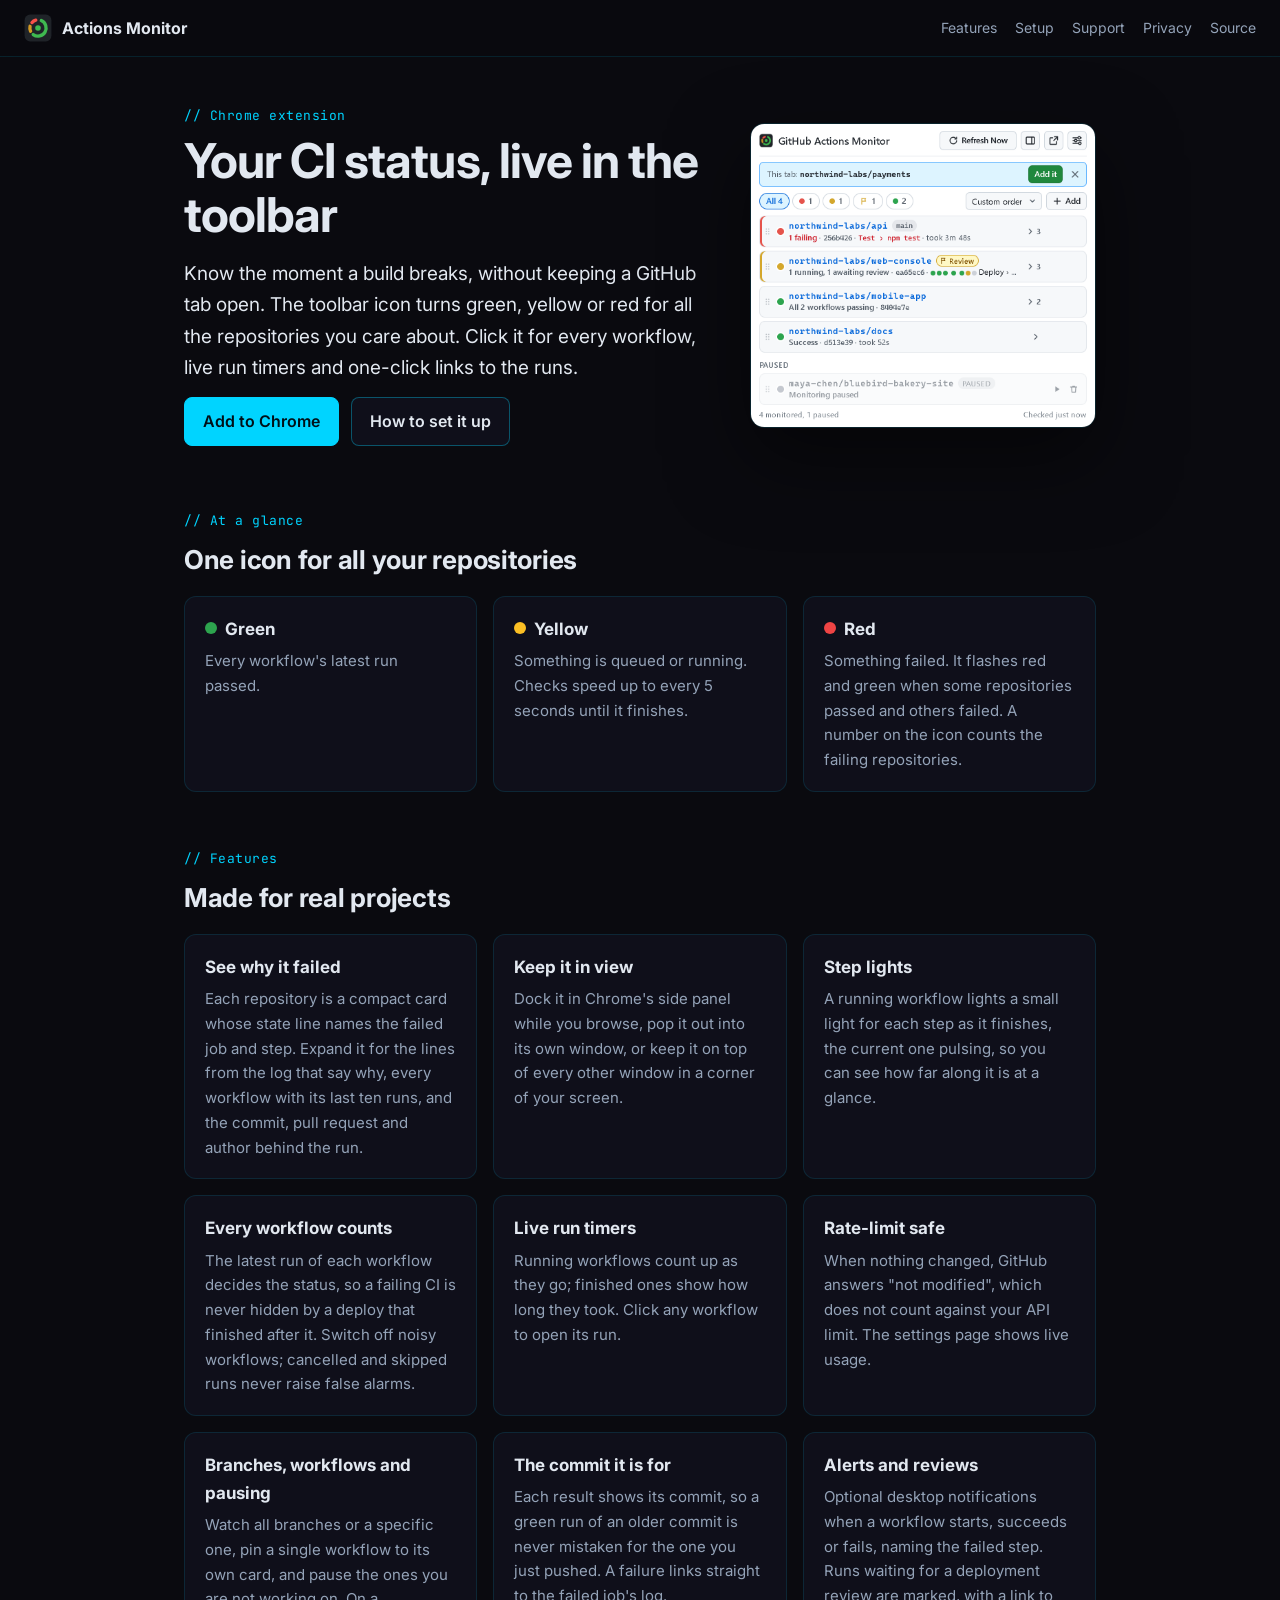
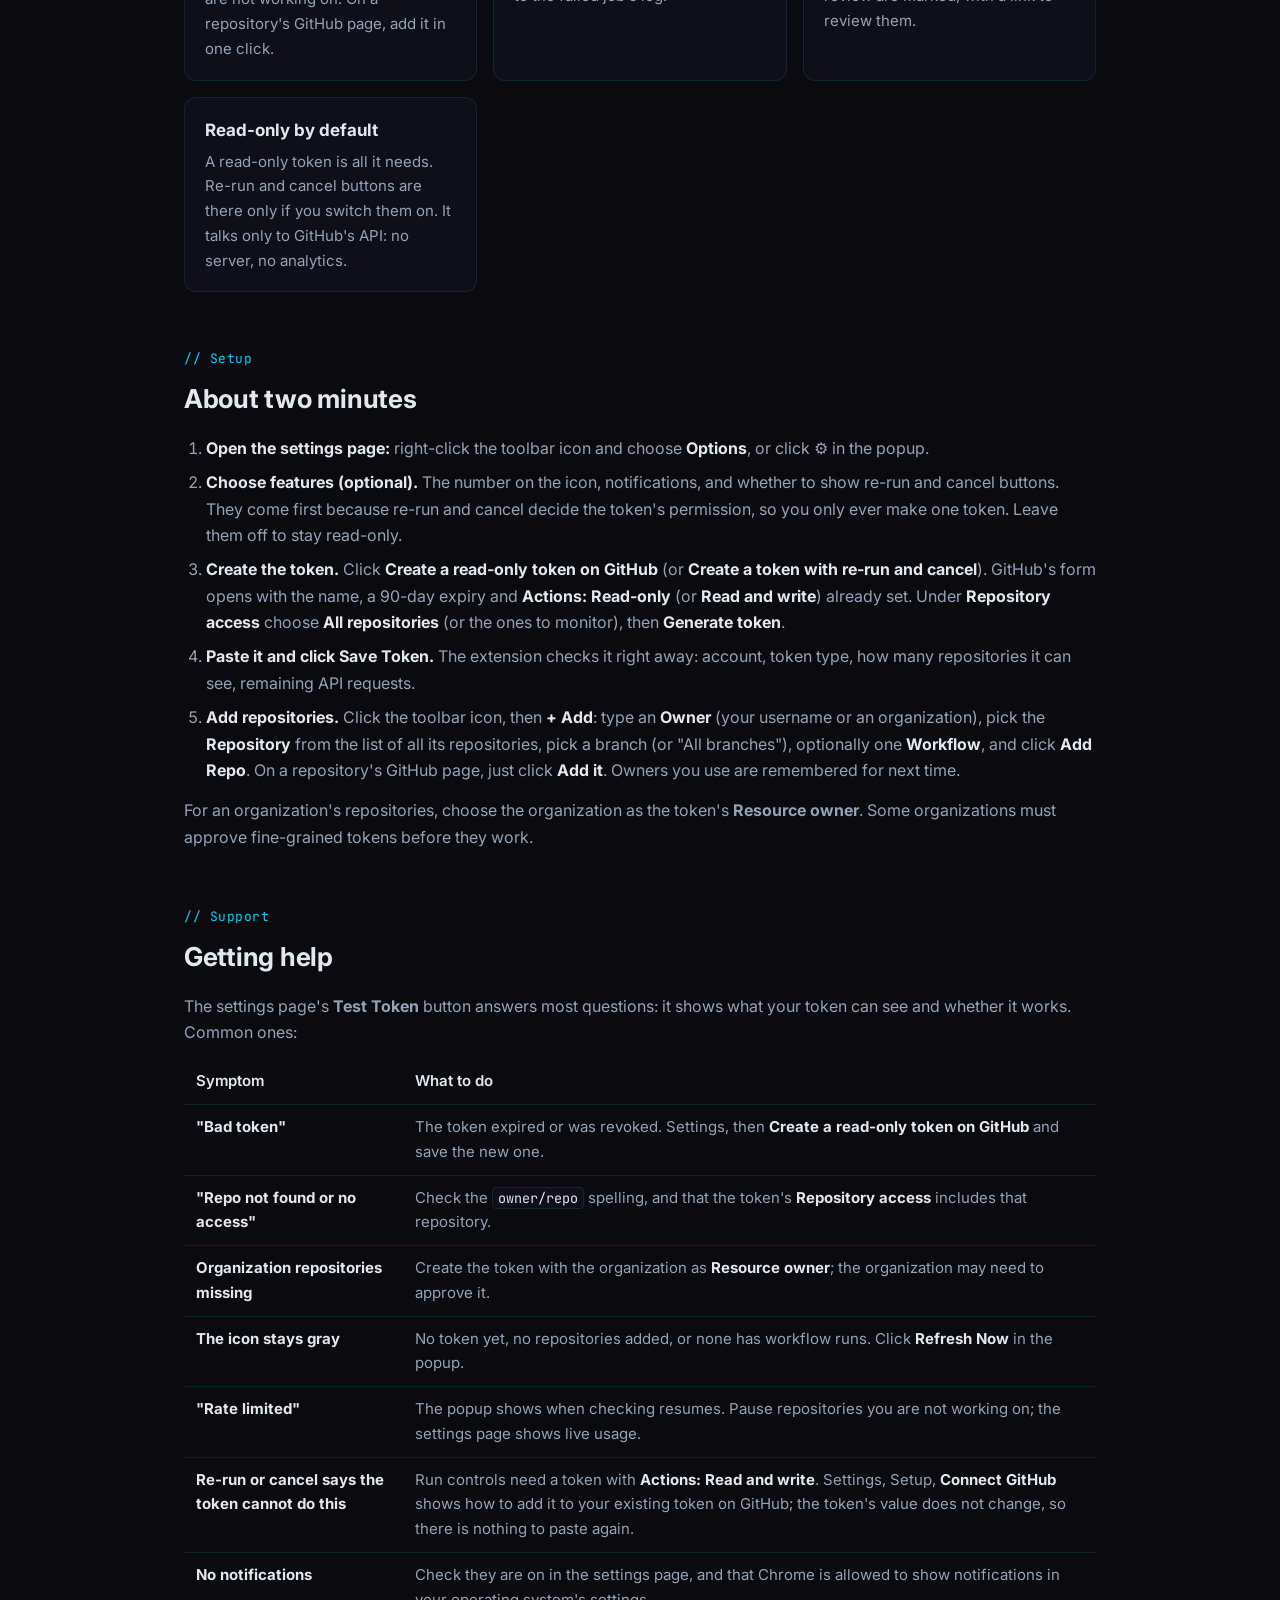
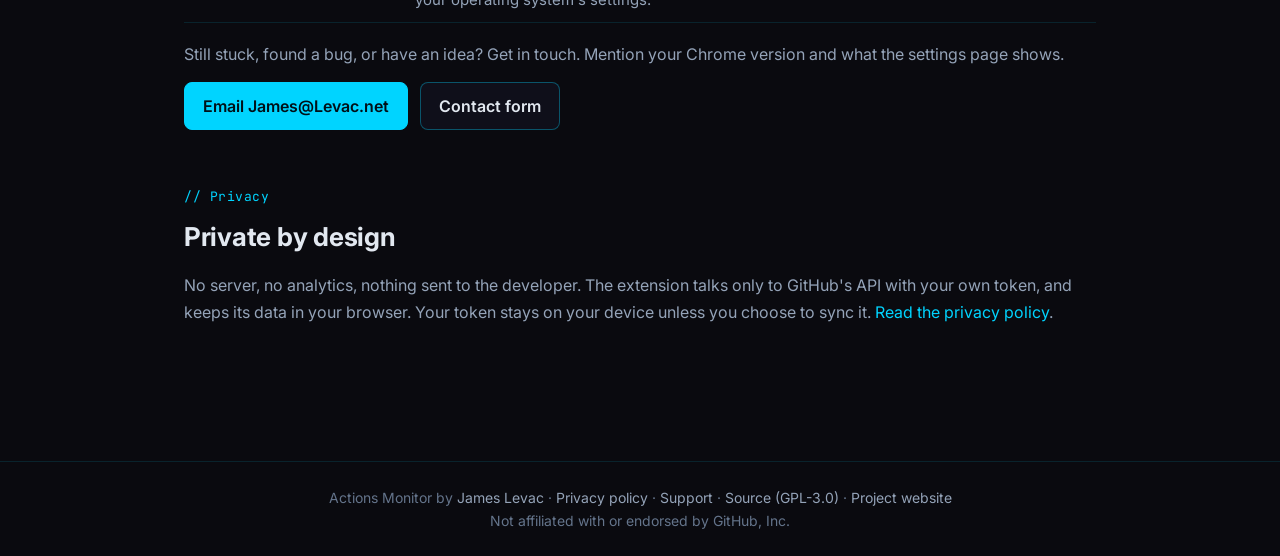
==== commit 9dfab73b: "Rename the two GitHub extensions: Repo Navigator and Actions Monitor The Chrome Web Store forwarded " ====
--- a/actions-monitor/index.html
+++ b/actions-monitor/index.html
@@ -3,7 +3,7 @@
 <head>
   <meta charset="UTF-8">
   <meta name="viewport" content="width=device-width, initial-scale=1.0">
-  <title>GitHub Actions Monitor: your CI status, live in the toolbar</title>
+  <title>Actions Monitor: your CI status, live in the toolbar</title>
   <meta name="description" content="A Chrome extension that turns its toolbar icon into a live GitHub Actions status light for your repositories: why a run failed, step-by-step progress, deploys awaiting review, and alerts.">
   <link rel="icon" type="image/svg+xml" href="icon.svg">
   <link rel="preconnect" href="https://fonts.googleapis.com">
@@ -13,7 +13,7 @@
 </head>
 <body>
   <header class="top">
-    <a class="brand" href="./"><img src="icon.svg" alt="">GitHub Actions Monitor</a>
+    <a class="brand" href="./"><img src="icon.svg" alt="">Actions Monitor</a>
     <nav aria-label="Page">
       <a href="#features">Features</a>
       <a href="#setup">Setup</a>
@@ -92,7 +92,7 @@
       </table>
       <p style="margin-top:18px">Still stuck, found a bug, or have an idea? Get in touch. Mention your Chrome version and what the settings page shows.</p>
       <div class="contact">
-        <a class="button primary" href="mailto:James@Levac.net?subject=GitHub%20Actions%20Monitor%20support">Email James@Levac.net</a>
+        <a class="button primary" href="mailto:James@Levac.net?subject=Actions%20Monitor%20support">Email James@Levac.net</a>
         <a class="button" href="/#contact">Contact form</a>
       </div>
     </section>
@@ -105,7 +105,7 @@
   </main>
 
   <footer>
-    GitHub Actions Monitor by <a href="/">James Levac</a> · <a href="privacy.html">Privacy policy</a> · <a href="#support">Support</a> · <a href="https://github.com/JD2005L/GithubActionsMonitor">Source (GPL-3.0)</a> · <a href="https://jd2005l.github.io/GithubActionsMonitor/">Project website</a><br>
+    Actions Monitor by <a href="/">James Levac</a> · <a href="privacy.html">Privacy policy</a> · <a href="#support">Support</a> · <a href="https://github.com/JD2005L/GithubActionsMonitor">Source (GPL-3.0)</a> · <a href="https://jd2005l.github.io/GithubActionsMonitor/">Project website</a><br>
     Not affiliated with or endorsed by GitHub, Inc.
   </footer>
 </body>
--- a/actions-monitor/page.css
+++ b/actions-monitor/page.css
@@ -1,4 +1,4 @@
-/* GitHub Repo Navigator pages: levac.net look (dark, cyan accent), standalone from the portfolio's hero code. */
+/* Repo Navigator pages: levac.net look (dark, cyan accent), standalone from the portfolio's hero code. */
 :root {
   --bg: #0a0a0f;
   --bg-card: #0f0f1a;
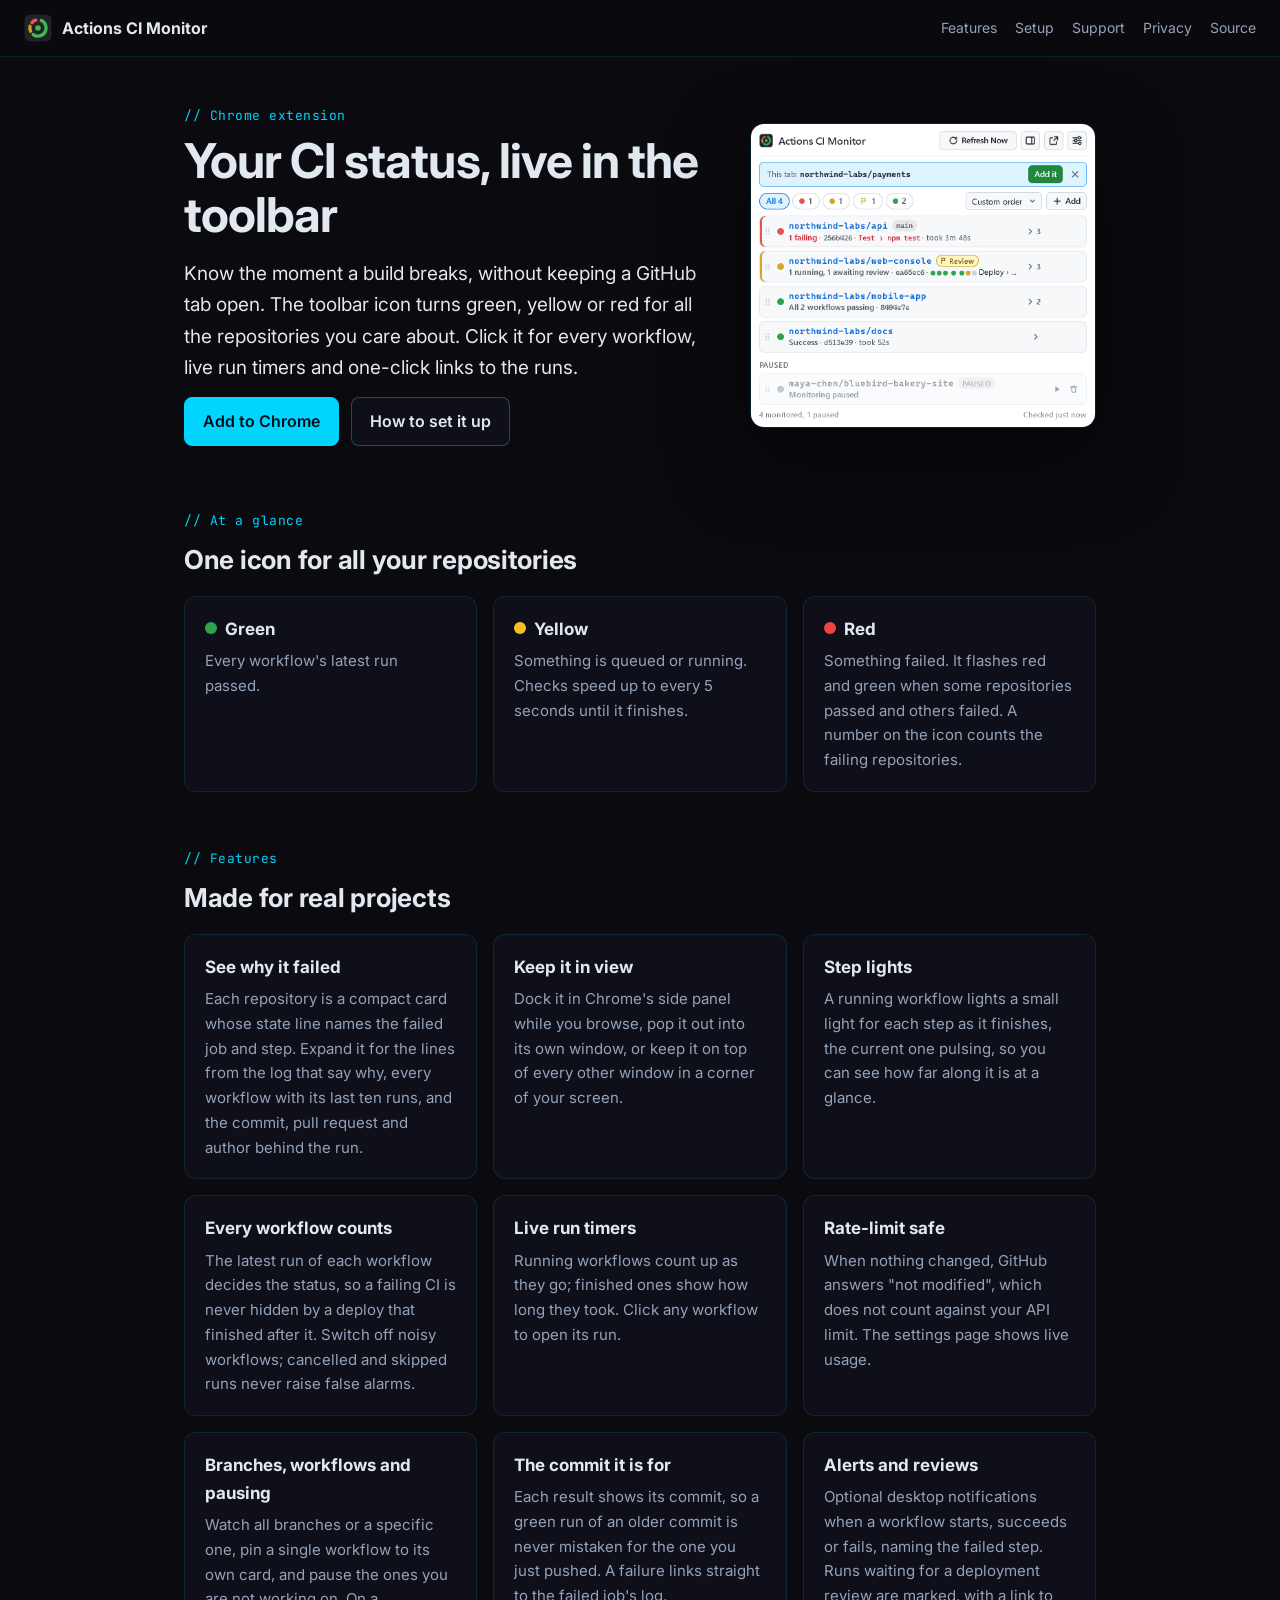
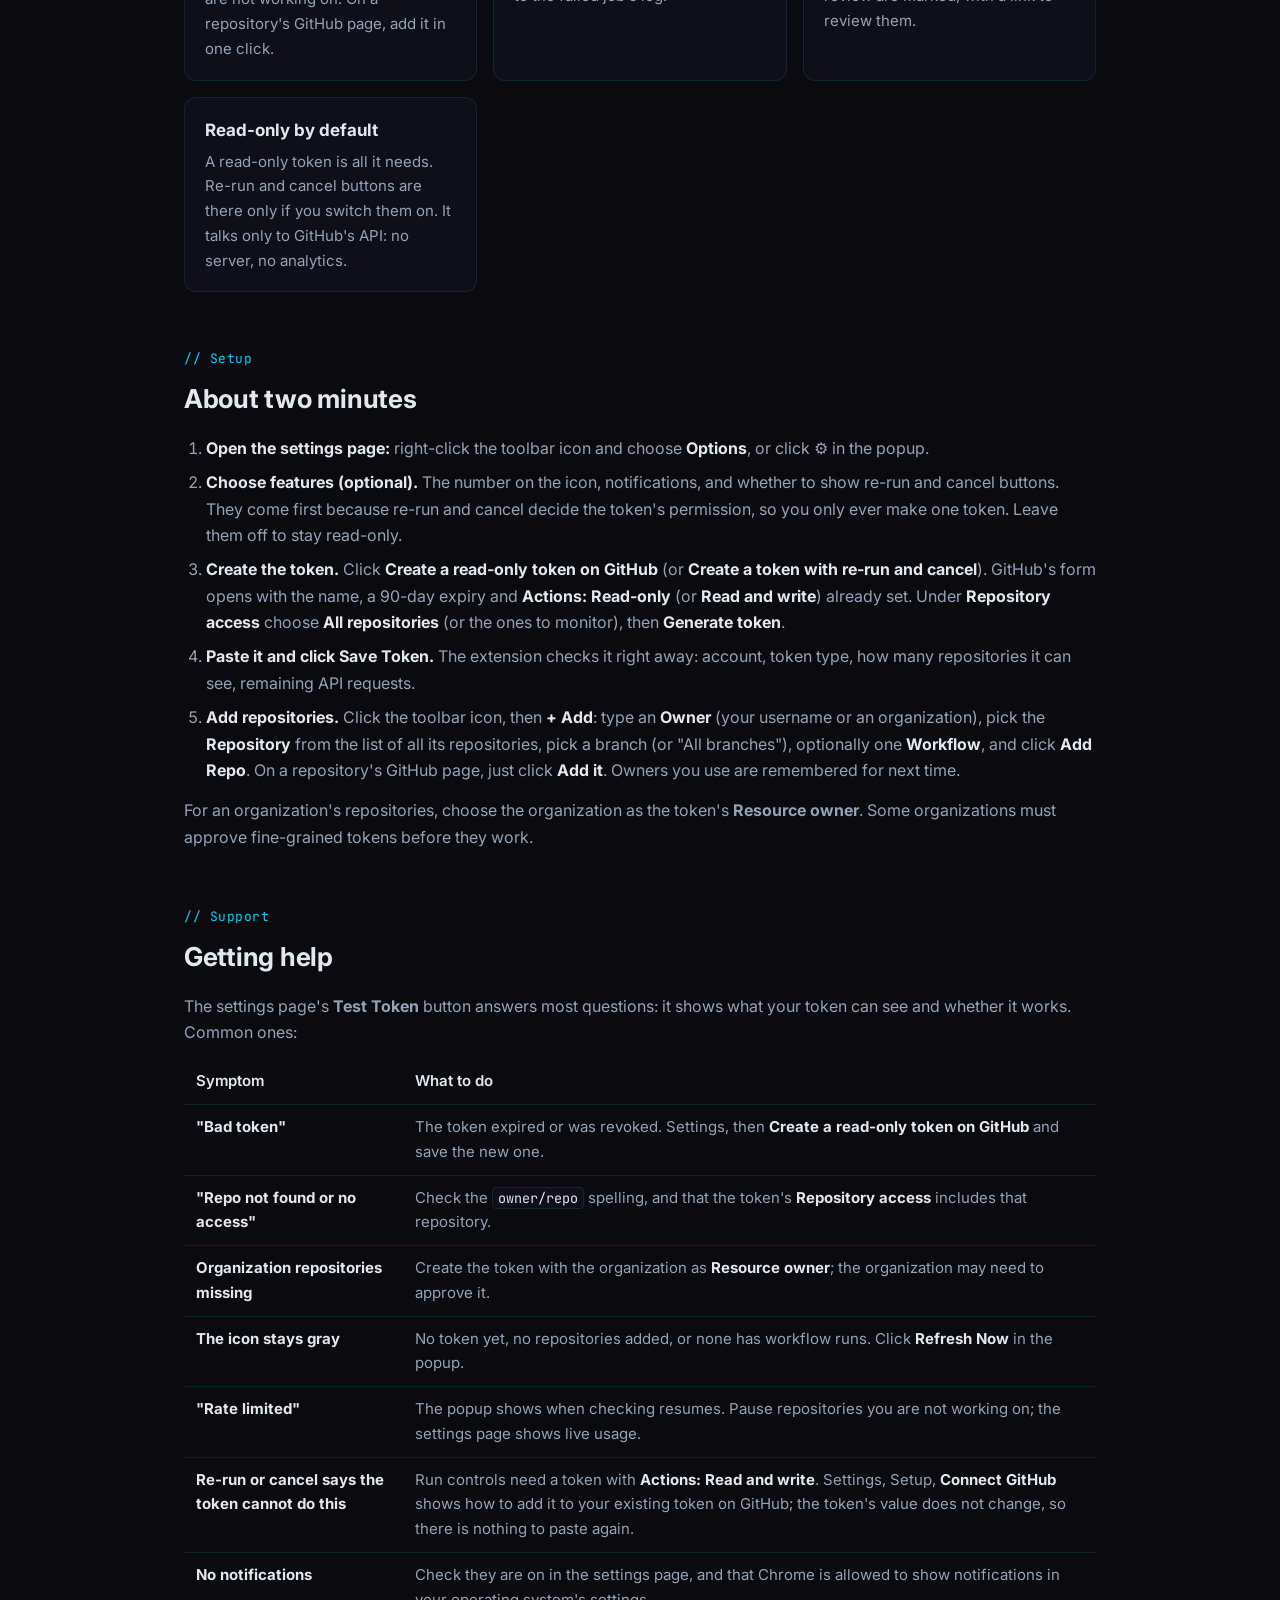
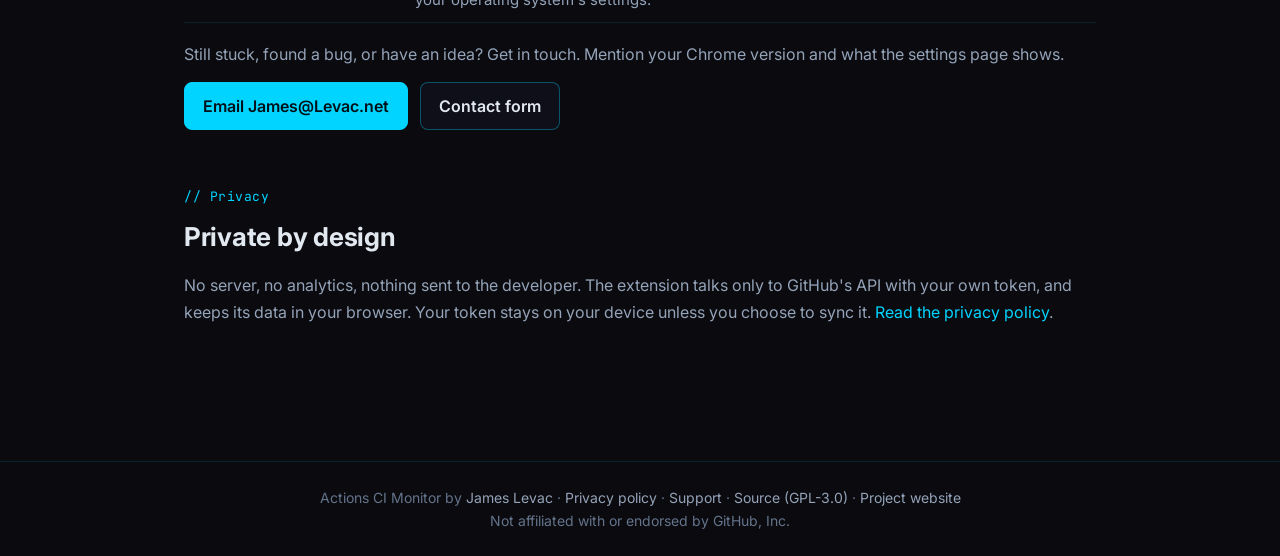
==== commit 55fa6e20: "Actions Monitor is named Actions CI Monitor "Actions Monitor" alone did not say which actions it mon" ====
--- a/actions-monitor/index.html
+++ b/actions-monitor/index.html
@@ -3,7 +3,7 @@
 <head>
   <meta charset="UTF-8">
   <meta name="viewport" content="width=device-width, initial-scale=1.0">
-  <title>Actions Monitor: your CI status, live in the toolbar</title>
+  <title>Actions CI Monitor: your CI status, live in the toolbar</title>
   <meta name="description" content="A Chrome extension that turns its toolbar icon into a live GitHub Actions status light for your repositories: why a run failed, step-by-step progress, deploys awaiting review, and alerts.">
   <link rel="icon" type="image/svg+xml" href="icon.svg">
   <link rel="preconnect" href="https://fonts.googleapis.com">
@@ -13,7 +13,7 @@
 </head>
 <body>
   <header class="top">
-    <a class="brand" href="./"><img src="icon.svg" alt="">Actions Monitor</a>
+    <a class="brand" href="./"><img src="icon.svg" alt="">Actions CI Monitor</a>
     <nav aria-label="Page">
       <a href="#features">Features</a>
       <a href="#setup">Setup</a>
@@ -92,7 +92,7 @@
       </table>
       <p style="margin-top:18px">Still stuck, found a bug, or have an idea? Get in touch. Mention your Chrome version and what the settings page shows.</p>
       <div class="contact">
-        <a class="button primary" href="mailto:James@Levac.net?subject=Actions%20Monitor%20support">Email James@Levac.net</a>
+        <a class="button primary" href="mailto:James@Levac.net?subject=Actions%20CI%20Monitor%20support">Email James@Levac.net</a>
         <a class="button" href="/#contact">Contact form</a>
       </div>
     </section>
@@ -105,7 +105,7 @@
   </main>
 
   <footer>
-    Actions Monitor by <a href="/">James Levac</a> · <a href="privacy.html">Privacy policy</a> · <a href="#support">Support</a> · <a href="https://github.com/JD2005L/GithubActionsMonitor">Source (GPL-3.0)</a> · <a href="https://jd2005l.github.io/GithubActionsMonitor/">Project website</a><br>
+    Actions CI Monitor by <a href="/">James Levac</a> · <a href="privacy.html">Privacy policy</a> · <a href="#support">Support</a> · <a href="https://github.com/JD2005L/GithubActionsMonitor">Source (GPL-3.0)</a> · <a href="https://jd2005l.github.io/GithubActionsMonitor/">Project website</a><br>
     Not affiliated with or endorsed by GitHub, Inc.
   </footer>
 </body>
